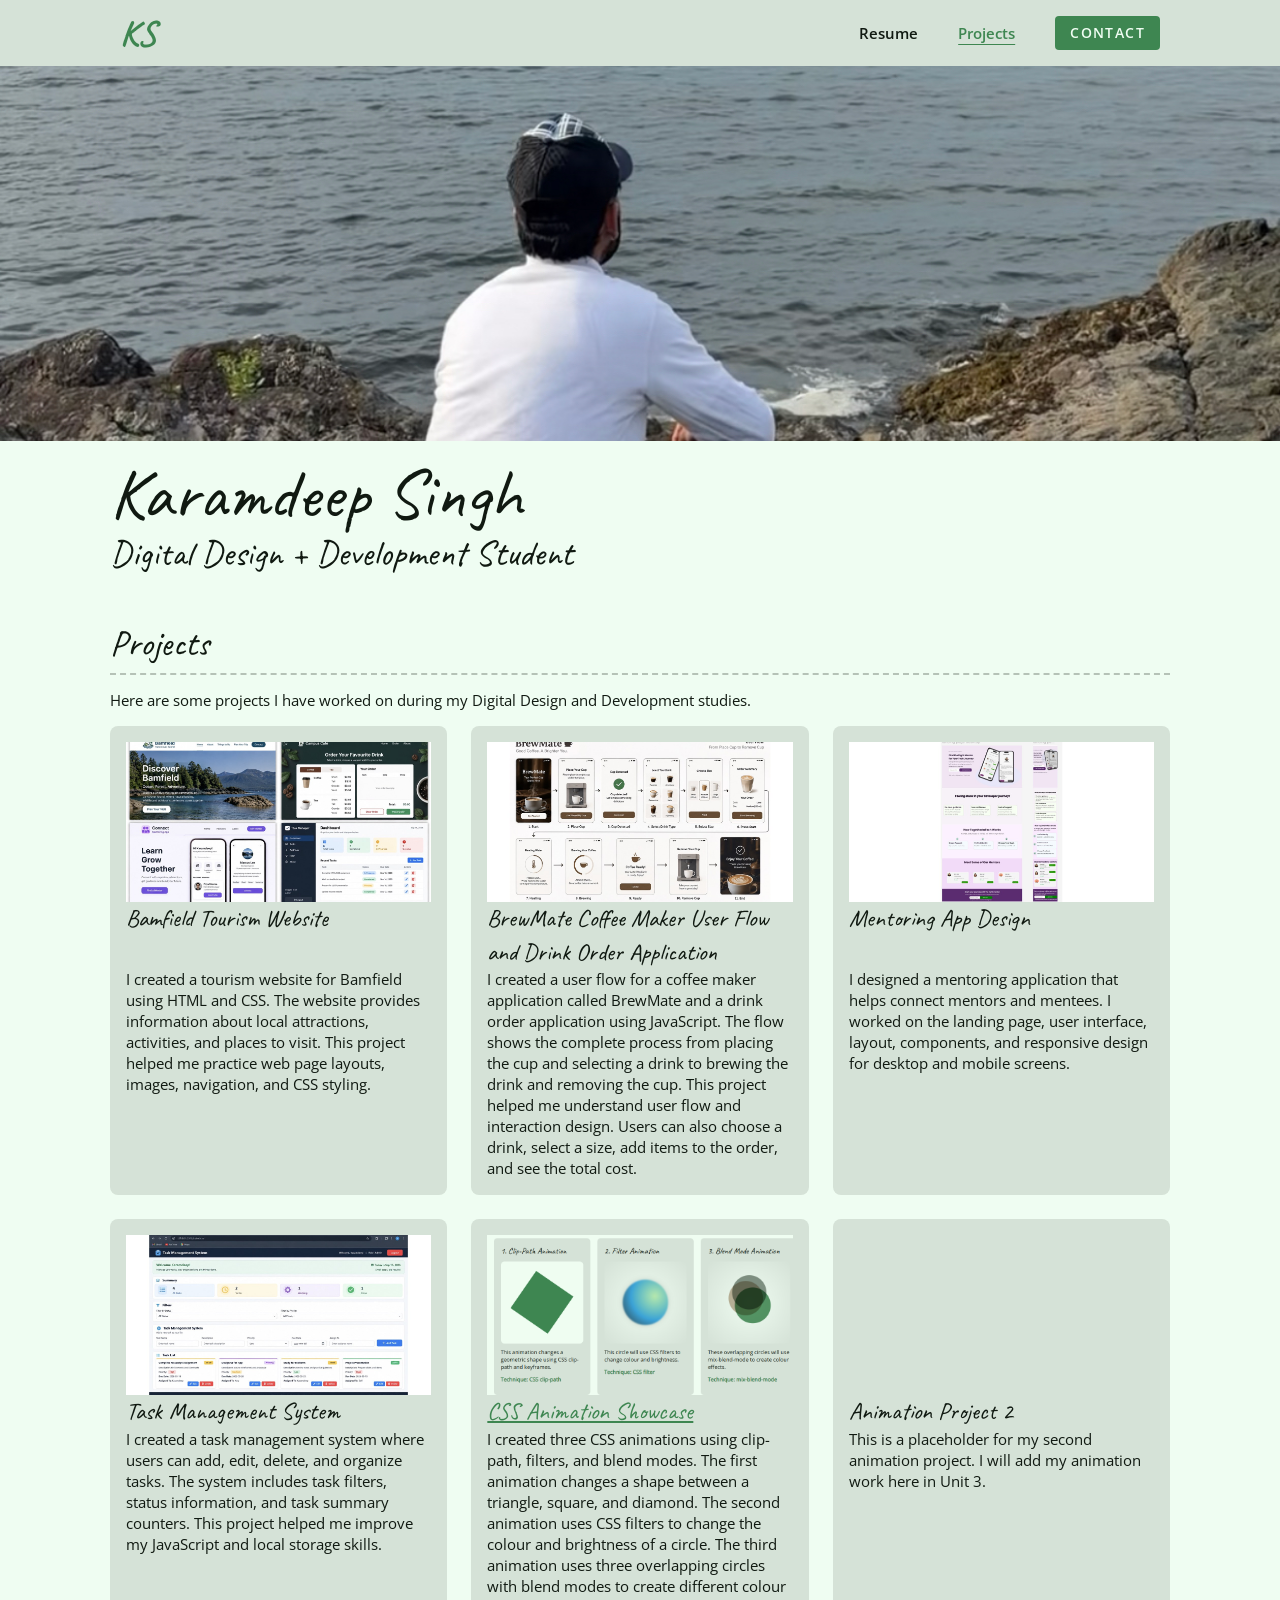
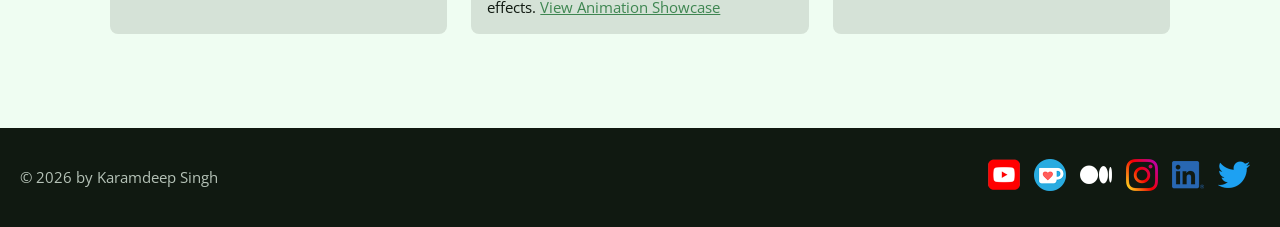
==== projects.html @ 9b30b841 "Merge c358d306298e31f22e42bd2826e39818cc80103a into 6437a63a30e23a454849c0dc35b18c342eb2da33" ====
<!doctype html>
<html lang="en">
  <head>
    <meta charset="UTF-8" />

    <meta name="viewport" content="width=device-width, initial-scale=1.0" />

    <title>Projects | Karamdeep Singh</title>

    <link rel="preconnect" href="https://fonts.googleapis.com" />

    <link rel="preconnect" href="https://fonts.gstatic.com" crossorigin />

    <link
      href="https://fonts.googleapis.com/css2?family=Caveat&family=Open+Sans&display=swap"
      rel="stylesheet"
    />

    <link rel="stylesheet" href="css/styles.css" />
  </head>

  <body class="resume projects-page">
    <!-- NAVIGATION -->
    <nav class="site-nav" aria-label="Main navigation">
      <div class="nav-inner">
        <a href="index.html" class="site-logo">KS</a>

        <input
          type="checkbox"
          id="nav-toggle"
          class="nav-toggle"
          aria-label="Show navigation menu"
        />

        <label
          for="nav-toggle"
          class="nav-toggle-label"
          aria-label="Toggle navigation menu"
        >
          <span></span>
        </label>

        <ul class="nav-links">
          <li>
            <a href="resume.html">Resume</a>
          </li>

          <li>
            <a href="projects.html" class="nav-active" aria-current="page">
              Projects
            </a>
          </li>

          <li>
            <button
              type="button"
              popovertarget="contact-popover"
              class="btn nav-contact contact-btn"
            >
              Contact
            </button>
          </li>
        </ul>
      </div>
    </nav>

    <!-- CONTACT POPOVER -->
    <article id="contact-popover" popover>
      <div class="contact-card">
        <img
          src="images/karam.jpg"
          alt="Photo of Karamdeep Singh"
          class="contact-photo"
        />

        <div class="contact-info">
          <h2>Karamdeep Singh</h2>

          <p class="contact-role">Digital Design + Development Student</p>

          <p class="contact-bio">
            I am a Digital Design and Development student. I enjoy creating
            websites and learning new skills.
          </p>

          <p class="contact-email">
            <a href="mailto:ksingh86@northislandcollege.ca">
              ksingh86@northislandcollege.ca
            </a>
          </p>

          <p class="contact-phone">
            Phone:
            <a href="tel:5794839126"> 5794839126 </a>
          </p>
        </div>

        <button
          type="button"
          class="contact-close"
          popovertarget="contact-popover"
          popovertargetaction="hide"
        >
          Close
        </button>
      </div>
    </article>

    <!-- PAGE HEADER -->
    <header class="page-header">
      <div class="content-wrapper">
        <h1>Karamdeep Singh</h1>

        <h2>Digital Design + Development Student</h2>
      </div>
    </header>

    <!-- MAIN CONTENT -->
    <main class="content-wrapper">
      <section class="resume-section">
        <h2>Projects</h2>

        <p>
          Here are some projects I have worked on during my Digital Design and
          Development studies.
        </p>

        <div class="project-wrapper">
          <!-- PROJECT 1 -->
          <section class="project-item">
            <img
              src="images/tourism application.jpg"
              alt="Bamfield tourism website"
            />

            <h3>Bamfield Tourism Website</h3>

            <p>
              I created a tourism website for Bamfield using HTML and CSS. The
              website provides information about local attractions, activities,
              and places to visit. This project helped me practice web page
              layouts, images, navigation, and CSS styling.
            </p>
          </section>

          <!-- PROJECT 2 -->
          <section class="project-item">
            <img
              src="images/drink order application.jpg"
              alt="Drink order application"
            />

            <h3>BrewMate Coffee Maker User Flow and Drink Order Application</h3>

            <p>
              I created a user flow for a coffee maker application called
              BrewMate and a drink order application using JavaScript. The flow
              shows the complete process from placing the cup and selecting a
              drink to brewing the drink and removing the cup. This project
              helped me understand user flow and interaction design. Users can
              also choose a drink, select a size, add items to the order, and
              see the total cost.
            </p>
          </section>

          <!-- PROJECT 3 -->
          <section class="project-item">
            <img
              src="images/mentor application.jpg"
              alt="Mentoring application landing page design"
            />

            <h3>Mentoring App Design</h3>

            <p>
              I designed a mentoring application that helps connect mentors and
              mentees. I worked on the landing page, user interface, layout,
              components, and responsive design for desktop and mobile screens.
            </p>
          </section>

          <!-- PROJECT 4 -->
          <section class="project-item">
            <img
              src="images/project-task-management.jpg"
              alt="Task management system dashboard"
            />

            <h3>Task Management System</h3>

            <p>
              I created a task management system where users can add, edit,
              delete, and organize tasks. The system includes task filters,
              status information, and task summary counters. This project helped
              me improve my JavaScript and local storage skills.
            </p>
          </section>

          <!-- PROJECT 5: CSS ANIMATIONS -->
          <section class="project-item">
            <a href="animations.html" aria-label="View CSS Animation Showcase">
              <img
                src="images/animation.PNG"
                alt="Preview of the CSS animation showcase"
              />
            </a>

            <h3>
              <a href="animations.html"> CSS Animation Showcase </a>
            </h3>

            <p>
              I created three CSS animations using clip-path, filters, and blend
              modes. The first animation changes a shape between a triangle,
              square, and diamond. The second animation uses CSS filters to
              change the colour and brightness of a circle. The third animation
              uses three overlapping circles with blend modes to create
              different colour effects.

              <a href="animations.html"> View Animation Showcase </a>
            </p>
          </section>

          <!-- PROJECT 6: FUTURE PROJECT -->
          <section class="project-item">
            <h3>Animation Project 2</h3>

            <p>
              This is a placeholder for my second animation project. I will add
              my animation work here in Unit 3.
            </p>
          </section>
        </div>
      </section>
    </main>

    <!-- FOOTER -->
    <footer>
      <p>© 2026 by Karamdeep Singh</p>

      <ul class="socials">
        <li>
          <a href="#" aria-label="YouTube">
            <img src="images/icon-logo-youtube.png" alt="YouTube" />
          </a>
        </li>

        <li>
          <a href="#" aria-label="Portfolio">
            <img src="images/icon-logo-ko-fi.png" alt="Portfolio" />
          </a>
        </li>

        <li>
          <a href="#" aria-label="Medium">
            <img src="images/icon-logo-medium.png" alt="Medium" />
          </a>
        </li>

        <li>
          <a href="#" aria-label="Instagram">
            <img src="images/icon-logo-instagram.png" alt="Instagram" />
          </a>
        </li>

        <li>
          <a href="#" aria-label="LinkedIn">
            <img src="images/icon-logo-linkedin.png" alt="LinkedIn" />
          </a>
        </li>

        <li>
          <a
            href="https://x.com/karam_sher_gill"
            target="_blank"
            rel="noopener noreferrer"
            aria-label="Twitter"
          >
            <img src="images/icon-logo-twitter.png" alt="Twitter" />
          </a>
        </li>
      </ul>
    </footer>
  </body>
</html>
---- css/styles.css ----
/* =========================================
   GLOBAL STYLES
========================================= */

:root {
  --font-body: "Open Sans", sans-serif;
  --font-heading: "Caveat", cursive;

  --neutral: oklch(50% 0.02 150);
  --neutral-1: oklch(from var(--neutral) 98% c h);
  --neutral-2: oklch(from var(--neutral) 90% c h);
  --neutral-3: oklch(from var(--neutral) 80% c h);
  --neutral-4: oklch(from var(--neutral) 70% c h);
  --neutral-5: oklch(from var(--neutral) 60% c h);
  --neutral-6: oklch(from var(--neutral) 50% c h);
  --neutral-7: oklch(from var(--neutral) 40% c h);
  --neutral-8: oklch(from var(--neutral) 30% c h);
  --neutral-9: oklch(from var(--neutral) 20% c h);

  --accent-green: oklch(56% 0.11 150);
  --accent-beige: oklch(75% 0.04 70);

  --button-transition: 0.25s ease;
  --button-shadow: 0 0.4rem 0.9rem rgb(0 0 0 / 0.18);
  --nav-transition: 0.3s ease;
  --logo-animation-duration: 1s;

  /* Animation durations */
  --filter-animation-duration: 4s;
  --blend-animation-duration: 5s;
}

html {
  box-sizing: border-box;
}

*,
*::before,
*::after {
  box-sizing: inherit;
}

html,
body {
  min-block-size: 100%;
}

body {
  margin: 0;
  background: var(--neutral-1);
  color: var(--neutral-9);
  font-family: var(--font-body);
  font-size: 0.9375rem;
  line-height: 1.4;
}

h1,
h2,
h3 {
  font-family: var(--font-heading);
  font-weight: 400;
  margin: 0;
}

h1 {
  font-size: 4.375rem;
  line-height: 0.95;
}

h2 {
  font-size: 2.25rem;
}

h3 {
  font-size: 1.5rem;
}

a {
  color: var(--accent-green);
}

a:hover {
  color: var(--accent-beige);
  text-decoration: none;
}

/* =========================================
   BUTTON STYLES
========================================= */

.btn {
  display: inline-block;
  padding: 0.5rem 0.75rem;
  background: var(--accent-green);
  color: var(--neutral-1);
  border: 0;
  border-radius: 0.25rem;
  font-family: var(--font-body);
  font-size: 0.875rem;
  line-height: 1;
  letter-spacing: 0.1em;
  text-decoration: none;
  text-transform: uppercase;
  cursor: pointer;

  transition:
    background-color var(--button-transition),
    color var(--button-transition),
    transform var(--button-transition),
    box-shadow var(--button-transition);
}

.btn:hover {
  background: var(--neutral-8);
  color: var(--neutral-1);
  transform: translateY(-0.1875rem);
  box-shadow: var(--button-shadow);
}

.btn:active {
  transform: translateY(0);
  box-shadow: none;
}

.btn:focus-visible {
  outline: 0.1875rem solid var(--accent-beige);
  outline-offset: 0.1875rem;
}

/* =========================================
   CONTENT WRAPPER
========================================= */

.content-wrapper {
  inline-size: 100%;
  max-inline-size: 56.25rem;
  margin-inline: auto;
  padding: 1.25rem;
}

/* =========================================
   HOME PAGE
========================================= */

.home {
  min-block-size: 100vh;
  background: url("../images/karam.jpg") no-repeat center;
  background-size: cover;
  display: flex;
  flex-direction: column;
}

.home > .content-wrapper {
  flex: 1 0 auto;
  inline-size: 100%;
  padding: 0.625rem;
}

.content-bg {
  padding: 1.25rem;
  background: rgb(255 255 255 / 0.88);
  border-radius: 0.5rem;
}

/* =========================================
   RESUME PAGE
========================================= */

.resume .page-header::before {
  content: "";
  display: block;
  block-size: 12.5rem;
  background: url("../images/karam.jpg") center / cover;
}

.resume h1 {
  font-size: 3.125rem;
}

.resume h2 {
  font-size: 1.625rem;
}

.resume-section {
  margin-block-end: 3.125rem;
}

.resume-section > h2 {
  border-block-end: 0.125rem dashed var(--neutral-3);
  padding-block-end: 0.3125rem;
}

/* =========================================
   DOWNLOAD BUTTON
========================================= */

.download-link {
  display: inline-block;
  position: relative;
  margin-block-start: 1rem;
  margin-inline-start: 1.25rem;
  font-size: 0.9375rem;
}

/* =========================================
   RESUME PROJECTS
========================================= */

.project-item {
  margin-block: 1.875rem;
}

.project-item img {
  display: block;
  inline-size: 100%;
  block-size: auto;
  margin-block-end: 0.625rem;
  object-fit: cover;
}

/* =========================================
   WORK EXPERIENCE
========================================= */

.work-item {
  margin-block: 1.875rem;
}

.work-details p {
  margin: 0;
}

.work-summary p:first-child {
  margin-block-start: 0;
}

/* =========================================
   EDUCATION
========================================= */

.education-item {
  margin-block: 1.875rem;
}

.education-item p {
  margin: 0;
}

/* =========================================
   FOOTER
========================================= */

footer {
  background: var(--neutral-9);
  color: var(--neutral-3);
  display: flex;
  flex-direction: column;
  text-align: center;
  justify-content: space-between;
  padding-block: 1rem;
  padding-inline: 1.25rem;
}

footer a {
  color: var(--accent-beige);
}

footer a:hover {
  color: var(--accent-green);
}

.socials {
  list-style: none;
  padding: 0;
}

.socials li {
  display: inline-block;
  margin-inline: 0.3125rem;
}

.socials img {
  inline-size: 2rem;
  block-size: 2rem;

  transition:
    opacity var(--button-transition),
    transform var(--button-transition);
}

.socials img:hover {
  opacity: 0.6;
  transform: translateY(-0.125rem);
}

/* =========================================
   PROJECTS PAGE - SUBGRID
========================================= */

.projects-page .project-wrapper {
  display: grid;
  grid-template-columns: minmax(0, 1fr);
  grid-auto-rows: auto;
  column-gap: 1.5rem;
  row-gap: 0;
}

.projects-page .project-item {
  display: grid;
  grid-row: span 3;
  grid-template-rows: subgrid;
  min-inline-size: 0;
  margin: 0;
  margin-block-end: 1.5rem;
  padding: 1rem;
  background: var(--neutral-2);
  border-radius: 0.5rem;
}

.projects-page .project-item img {
  display: block;
  grid-row: 1;
  inline-size: 100%;
  block-size: 10rem;
  object-fit: cover;
  margin: 0;
}

.projects-page .project-item h3 {
  grid-row: 2;
  margin: 0;
}

.projects-page .project-item p {
  grid-row: 3;
  margin: 0;
}

.projects-page .project-item:not(:has(img)) h3 {
  grid-row: 2;
}

.projects-page .project-item:not(:has(img)) p {
  grid-row: 3;
}

/* =========================================
   NAVIGATION - MOBILE FIRST
========================================= */

.site-nav {
  background: var(--neutral-2);
  position: relative;
  z-index: 10;
}

.nav-inner {
  max-inline-size: 68.75rem;
  margin-inline: auto;
  padding-block: 0.9375rem;
  padding-inline: 1.25rem;
  display: flex;
  flex-wrap: wrap;
  align-items: center;
  justify-content: space-between;
}

/* =========================================
   KS LOGO - PAGE LOAD ANIMATION
========================================= */

.site-logo {
  display: inline-block;
  color: var(--accent-green);
  font-family: var(--font-heading);
  font-size: 2.25rem;
  font-weight: bold;
  line-height: 1;
  text-decoration: none;
  transform-origin: center;

  animation:
    logoEntrance
    var(--logo-animation-duration)
    ease-out
    both;

  transition:
    color var(--nav-transition),
    transform var(--nav-transition),
    text-shadow var(--nav-transition);
}

@keyframes logoEntrance {
  0% {
    opacity: 0;
    transform:
      translateY(-1rem)
      scale(0.6)
      rotate(-15deg);
  }

  60% {
    opacity: 1;
    transform:
      translateY(0.125rem)
      scale(1.1)
      rotate(5deg);
  }

  100% {
    opacity: 1;
    transform:
      translateY(0)
      scale(1)
      rotate(0);
  }
}

.site-logo:hover {
  color: var(--neutral-8);
  transform: scale(1.12) rotate(-5deg);
  text-shadow:
    0.125rem 0.125rem 0.25rem
    rgb(0 0 0 / 0.15);
}

.site-logo:focus-visible {
  outline: 0.1875rem solid var(--accent-green);
  outline-offset: 0.25rem;
}

/* =========================================
   HAMBURGER MENU
========================================= */

.nav-toggle {
  position: absolute;
  inline-size: 2.75rem;
  block-size: 2.75rem;
  inset-inline-end: 1.25rem;
  inset-block-start: 0.625rem;
  opacity: 0;
  cursor: pointer;
}

.nav-toggle-label {
  inline-size: 2.75rem;
  block-size: 2.75rem;
  display: flex;
  align-items: center;
  justify-content: center;
  cursor: pointer;
}

.nav-toggle-label span,
.nav-toggle-label span::before,
.nav-toggle-label span::after {
  display: block;
  background: var(--accent-green);
  inline-size: 1.625rem;
  block-size: 0.1875rem;
  border-radius: 0.125rem;
  position: relative;
  transition: transform 0.2s ease;
}

.nav-toggle-label span::before,
.nav-toggle-label span::after {
  content: "";
  position: absolute;
  inset-inline-start: 0;
}

.nav-toggle-label span::before {
  inset-block-start: -0.5rem;
}

.nav-toggle-label span::after {
  inset-block-start: 0.5rem;
}

.nav-links {
  display: none;
  flex-basis: 100%;
  flex-direction: column;
  gap: 1rem;
  list-style: none;
  padding-block-start: 0.9375rem;
  padding-inline: 0;
  margin: 0;
}

.nav-links li {
  list-style: none;
}

/* =========================================
   NAVIGATION LINK HOVER EFFECTS
========================================= */

.nav-links a {
  display: inline-block;
  position: relative;
  color: var(--neutral-9);
  text-decoration: none;
  font-weight: 600;
  padding-block: 0.375rem;
  padding-inline: 0;

  transition:
    color var(--nav-transition),
    transform var(--nav-transition);
}

.nav-links a::after {
  content: "";
  position: absolute;
  inset-inline-start: 0;
  inset-block-end: 0;
  inline-size: 100%;
  block-size: 0.125rem;
  background: var(--accent-green);
  transform: scaleX(0);
  transform-origin: left center;
  transition: transform var(--nav-transition);
}

.nav-links a:hover {
  color: var(--accent-green);
  transform: translateY(-0.125rem);
}

.nav-links a:hover::after,
.nav-links a:focus-visible::after {
  transform: scaleX(1);
}

.nav-links a:focus-visible {
  outline: 0.1875rem solid var(--accent-green);
  outline-offset: 0.25rem;
}

.nav-links .nav-active {
  color: var(--accent-green);
  text-decoration: underline;
  text-underline-offset: 0.3125rem;
}

.nav-links .nav-active::after {
  transform: scaleX(0);
}

.nav-links .nav-active:hover::after {
  transform: scaleX(1);
}

/* =========================================
   MOBILE NAVIGATION
========================================= */

.nav-toggle:checked ~ .nav-links {
  display: flex;
}

.nav-toggle:checked + .nav-toggle-label span {
  background: transparent;
}

.nav-toggle:checked + .nav-toggle-label span::before {
  inset-block-start: 0;
  transform: rotate(45deg);
}

.nav-toggle:checked + .nav-toggle-label span::after {
  inset-block-start: 0;
  transform: rotate(-45deg);
}

/* =========================================
   CONTACT NAVIGATION BUTTON
========================================= */

.nav-links .nav-contact {
  background: var(--accent-green);
  color: var(--neutral-1);
  padding-block: 0.625rem;
  padding-inline: 0.9375rem;
  border-radius: 0.25rem;
  text-transform: uppercase;
  font-size: 0.875rem;
  letter-spacing: 0.1em;
}

.nav-links .nav-contact:hover {
  background: var(--neutral-8);
  color: var(--neutral-1);
}

.site-logo.nav-active {
  text-decoration: underline;
  text-underline-offset: 0.3125rem;
}

.contact-btn {
  font-family: var(--font-body);
  font-weight: 600;
  border: none;
  cursor: pointer;
  line-height: 1;
  anchor-name: --contact-button;
}

.contact-btn:hover {
  background: var(--neutral-8);
  color: var(--neutral-1);
}

.contact-btn:focus-visible {
  outline: 0.1875rem solid var(--accent-beige);
  outline-offset: 0.1875rem;
}

/* =========================================
   CONTACT POPOVER
========================================= */

#contact-popover {
  box-sizing: border-box;

  inline-size: min(100vi, max(33vi, 26rem));
  container-type: inline-size;

  resize: horizontal;
  overflow: auto;
  direction: rtl;

  min-inline-size: min(100vi, 18rem);
  max-inline-size: 100vi;
  max-block-size: 85vh;

  position: fixed;
  position-anchor: --contact-button;
  position-area: bottom span-left;
  position-try-fallbacks: flip-inline, flip-block;

  inset: auto;
  margin: 0;

  padding: 1.25rem;
  border: 0.125rem solid var(--accent-green);
  border-radius: 0.625rem;
  border-end-end-radius: 0;

  background: var(--neutral-1);
  color: var(--neutral-9);

  box-shadow:
    0 0.75rem 2.1875rem
    rgb(0 0 0 / 0.25);
}

#contact-popover::backdrop {
  background: rgb(0 0 0 / 0.55);
}

/* =========================================
   CONTACT CARD
========================================= */

.contact-card {
  direction: ltr;
  display: grid;
  grid-template-columns: minmax(0, 1fr);
  gap: 0.9375rem;
  align-items: start;
}

.contact-photo {
  display: block;
  inline-size: 100%;
  max-block-size: 13.75rem;
  aspect-ratio: 1 / 1;
  object-fit: cover;
  border-radius: 0.5rem;
}

.contact-info {
  min-inline-size: 0;
}

.contact-info h2 {
  font-family: var(--font-heading);
  font-size: 2.25rem;
  line-height: 1.1;
  margin-block: 0 0.625rem;
  border: none;
}

.contact-role {
  font-weight: bold;
  color: var(--accent-green);
  margin-block: 0 0.625rem;
}

.contact-bio {
  display: block;
  margin-block: 0 0.625rem;
}

.contact-email,
.contact-phone {
  margin-block: 0.5rem;
  overflow-wrap: anywhere;
}

.contact-info a {
  color: var(--accent-green);
}

.contact-info a:hover {
  color: var(--neutral-8);
}

/* =========================================
   CONTACT CLOSE BUTTON
========================================= */

.contact-close {
  background: var(--accent-green);
  color: var(--neutral-1);
  font-family: var(--font-body);
  font-size: 0.875rem;
  font-weight: bold;
  border: none;
  border-radius: 0.3125rem;
  padding-block: 0.625rem;
  padding-inline: 1.25rem;
  cursor: pointer;
  justify-self: start;

  transition:
    background-color var(--button-transition),
    color var(--button-transition),
    transform var(--button-transition),
    box-shadow var(--button-transition);
}

.contact-close:hover {
  background: var(--neutral-8);
  color: var(--neutral-1);
  transform: translateY(-0.1875rem);
  box-shadow: var(--button-shadow);
}

.contact-close:active {
  transform: translateY(0);
  box-shadow: none;
}

.contact-close:focus-visible {
  outline: 0.1875rem solid var(--accent-beige);
  outline-offset: 0.1875rem;
}

/* =========================================
   CONTACT CONTAINER QUERIES
========================================= */

@container (min-width: 24rem) {
  .contact-card {
    grid-template-columns:
      minmax(0, 1fr)
      minmax(0, 2fr);
    gap: 0.9375rem;
  }

  .contact-photo {
    grid-column: 1;
    grid-row: 1;
    max-block-size: none;
  }

  .contact-info {
    grid-column: 2;
    grid-row: 1;
  }

  .contact-bio {
    display: none;
  }

  .contact-close {
    grid-column: 2;
    grid-row: 2;
  }
}

@container (min-width: 28rem) {
  .contact-card {
    grid-template-columns:
      minmax(0, 1fr)
      minmax(0, 2fr);
    gap: 1.25rem;
  }

  .contact-bio {
    display: block;
  }
}

/* =========================================
   COMMIT 7 - ANIMATION SHOWCASE GRID
========================================= */

.animations-page .animation-grid {
  display: grid;
  grid-template-columns: minmax(0, 1fr);
  gap: 1.25rem;
  margin-block-start: 1.5rem;
}

.animations-page .animation-card {
  min-inline-size: 0;
  padding: 1.25rem;
  background: var(--neutral-2);
  border-radius: 0.625rem;
}

.animations-page .animation-card h3 {
  margin-block-end: 0.75rem;
}

.animations-page .animation-card p {
  margin-block: 0.875rem;
}

.animations-page .animation-technique {
  font-weight: 700;
  color: var(--accent-green);
}

.animations-page .animation-back {
  margin-block-start: 2rem;
}

.animations-page .animation-stage {
  position: relative;
  display: grid;
  place-items: center;
  overflow: hidden;
  isolation: isolate;
  inline-size: 100%;
  aspect-ratio: 1 / 1;
  background: var(--neutral-1);
  border-radius: 0.625rem;
}

/* =========================================
   COMMIT 8 - CLIP-PATH ANIMATION
========================================= */

.animations-page .clip-shape {
  inline-size: 55%;
  aspect-ratio: 1 / 1;
  background: var(--accent-green);

  animation:
    morphClip
    3.5s
    ease-in-out
    infinite
    alternate;
}

@keyframes morphClip {
  0% {
    clip-path: polygon(
      50% 0%,
      100% 100%,
      0% 100%
    );

    transform: rotate(0deg);
  }

  50% {
    clip-path: polygon(
      0% 0%,
      100% 0%,
      100% 100%,
      0% 100%
    );

    transform: rotate(45deg);
  }

  100% {
    clip-path: polygon(
      50% 0%,
      100% 50%,
      50% 100%,
      0% 50%
    );

    transform: rotate(0deg);
  }
}

/* =========================================
   COMMIT 9 - CSS FILTER ANIMATION
========================================= */

.animations-page .filter-stage {
  background:
    radial-gradient(
      circle,
      var(--neutral-1),
      var(--neutral-2)
    );
}

.animations-page .filter-shape {
  inline-size: 55%;
  aspect-ratio: 1 / 1;
  border-radius: 50%;

  background:
    radial-gradient(
      circle at 35% 30%,
      var(--accent-beige),
      var(--accent-green) 55%,
      var(--neutral-8)
    );

  box-shadow:
    0 0 1rem rgb(0 0 0 / 0.12);

  animation:
    filterPulse
    var(--filter-animation-duration)
    ease-in-out
    infinite
    alternate;
}

@keyframes filterPulse {
  0% {
    filter:
      hue-rotate(0deg)
      blur(0rem)
      brightness(1)
      saturate(1);

    transform:
      scale(0.8)
      rotate(0deg);
  }

  25% {
    filter:
      hue-rotate(70deg)
      blur(0.125rem)
      brightness(1.25)
      saturate(1.4);

    transform:
      scale(1)
      rotate(90deg);
  }

  50% {
    filter:
      hue-rotate(150deg)
      blur(0.25rem)
      brightness(1.5)
      saturate(1.7);

    transform:
      scale(1.12)
      rotate(180deg);
  }

  75% {
    filter:
      hue-rotate(240deg)
      blur(0.125rem)
      brightness(1.2)
      saturate(1.5);

    transform:
      scale(1)
      rotate(270deg);
  }

  100% {
    filter:
      hue-rotate(360deg)
      blur(0rem)
      brightness(1)
      saturate(1);

    transform:
      scale(0.8)
      rotate(360deg);
  }
}

/* =========================================
   COMMIT 10 - BLEND MODE ANIMATION
========================================= */

/* Keep circles inside the animation card */

.animations-page .blend-stage {
  position: relative;
  isolation: isolate;
  overflow: hidden;

  background:
    radial-gradient(
      circle,
      var(--neutral-1),
      var(--neutral-2)
    );
}

/* Shared circle styles */

.animations-page .blend-shape {
  position: absolute;
  inline-size: 38%;
  aspect-ratio: 1 / 1;
  border-radius: 50%;
  opacity: 0.85;

  mix-blend-mode: multiply;

  will-change: transform;
}

/* First green circle */

.animations-page .blend-one {
  background: var(--accent-green);

  animation:
    blendMoveOne
    var(--blend-animation-duration)
    ease-in-out
    infinite
    alternate;
}

/* Second beige circle */

.animations-page .blend-two {
  background: var(--accent-beige);

  animation:
    blendMoveTwo
    var(--blend-animation-duration)
    ease-in-out
    infinite
    alternate;
}

/* Third grey-green circle */

.animations-page .blend-three {
  background: var(--neutral-5);

  animation:
    blendMoveThree
    var(--blend-animation-duration)
    ease-in-out
    infinite
    alternate;
}

/* Circle one moves left to right */

@keyframes blendMoveOne {
  0% {
    transform:
      translate(-45%, -10%)
      scale(0.9);
  }

  50% {
    transform:
      translate(10%, 10%)
      scale(1.15);
  }

  100% {
    transform:
      translate(45%, -15%)
      scale(0.9);
  }
}

/* Circle two moves right to left */

@keyframes blendMoveTwo {
  0% {
    transform:
      translate(45%, -10%)
      scale(0.9);
  }

  50% {
    transform:
      translate(-10%, -15%)
      scale(1.1);
  }

  100% {
    transform:
      translate(-45%, 15%)
      scale(0.9);
  }
}

/* Circle three moves vertically */

@keyframes blendMoveThree {
  0% {
    transform:
      translate(0%, 45%)
      scale(0.85);
  }

  50% {
    transform:
      translate(0%, -35%)
      scale(1.1);
  }

  100% {
    transform:
      translate(0%, 35%)
      scale(0.85);
  }
}

/* =========================================
   RESPONSIVE STYLES - MOBILE FIRST
========================================= */

@media screen and (min-width: 31.25rem) {
  .home > .content-wrapper {
    padding: 1.875rem;
  }

  .resume .page-header::before {
    block-size: 23.4375rem;
  }

  .resume h1 {
    font-size: 4.375rem;
  }

  .resume h2 {
    font-size: 2.25rem;
  }

  .project-item img {
    inline-size: 18.75rem;
  }
}

@media screen and (min-width: 37.5rem) {
  .projects-page .project-wrapper {
    grid-template-columns:
      repeat(2, minmax(0, 1fr));
  }
}

@media screen and (min-width: 40.625rem) {
  .project-wrapper:not(.projects-page .project-wrapper) {
    display: grid;
    grid-template-columns:
      repeat(2, minmax(0, 1fr));
    gap: 1.25rem;
  }

  .project-wrapper:not(.projects-page .project-wrapper)
  .project-item img {
    inline-size: 100%;
  }
}

@media screen and (min-width: 48rem) {
  .nav-inner {
    flex-wrap: nowrap;
    gap: 2rem;
    padding-block: 0.9375rem;
    padding-inline: 1.875rem;
  }

  .site-logo {
    flex-shrink: 0;
  }

  .nav-toggle,
  .nav-toggle-label {
    display: none;
  }

  .nav-links {
    display: flex;
    flex-basis: auto;
    flex-direction: row;
    align-items: center;
    justify-content: flex-end;
    gap: 2.5rem;
    padding: 0;
    margin: 0;
    margin-inline-start: auto;
  }

  .nav-links a {
    padding-block: 0.3125rem;
    padding-inline: 0;
  }

  .nav-links .nav-contact {
    padding-block: 0.625rem;
    padding-inline: 0.9375rem;
  }

  /* Three animation columns on desktop */

  .animations-page .animation-grid {
    grid-template-columns:
      repeat(3, minmax(0, 1fr));
  }
}

@media screen and (min-width: 53.75rem) {
  .work-item {
    display: grid;
    grid-template-columns:
      18.75rem minmax(0, 1fr);
    column-gap: 1.25rem;
  }

  footer {
    flex-direction: row;
    align-items: center;
    text-align: start;
  }

  .socials li {
    margin-inline: 0 0.625rem;
  }
}

@media screen and (min-width: 56.25rem) {
  .projects-page .content-wrapper {
    max-inline-size: 68.75rem;
  }

  .projects-page .project-wrapper {
    grid-template-columns:
      repeat(3, minmax(0, 1fr));
  }
}

/* =========================================
   ACCESSIBILITY - REDUCED MOTION
========================================= */

@media (prefers-reduced-motion: reduce) {
  .btn,
  .contact-close,
  .socials img,
  .site-logo,
  .nav-links a,
  .nav-links a::after {
    transition: none;
  }

  .site-logo {
    animation: none;
    opacity: 1;
    transform: none;
  }

  .btn:hover,
  .contact-close:hover,
  .socials img:hover,
  .site-logo:hover,
  .nav-links a:hover {
    transform: none;
  }

  .animations-page .clip-shape {
    animation: none;

    clip-path: polygon(
      50% 0%,
      100% 50%,
      50% 100%,
      0% 50%
    );

    transform: none;
  }

  .animations-page .filter-shape {
    animation: none;
    filter: none;
    transform: none;
  }

  .animations-page .blend-shape {
    animation: none;
    will-change: auto;
  }

  .animations-page .blend-one {
    transform: translate(-35%, -10%);
  }

  .animations-page .blend-two {
    transform: translate(35%, -10%);
  }

  .animations-page .blend-three {
    transform: translateY(35%);
  }
}
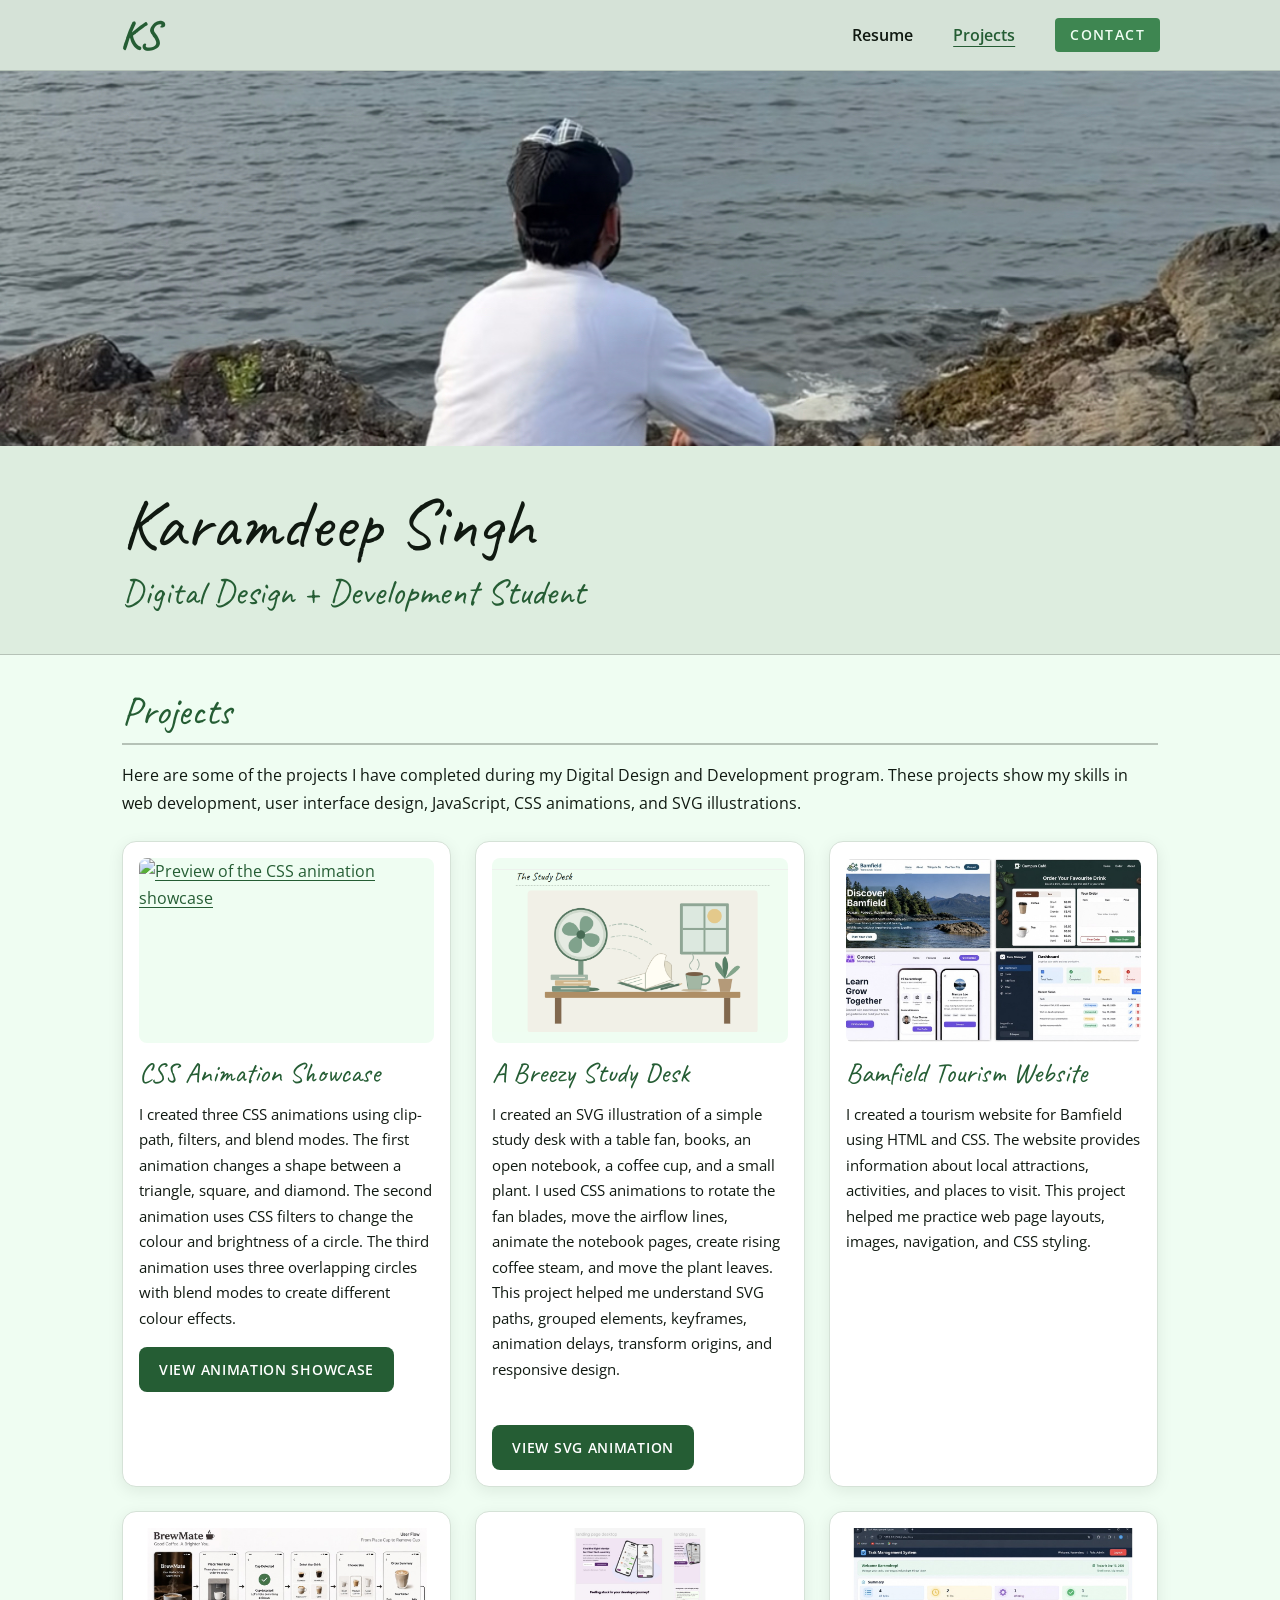
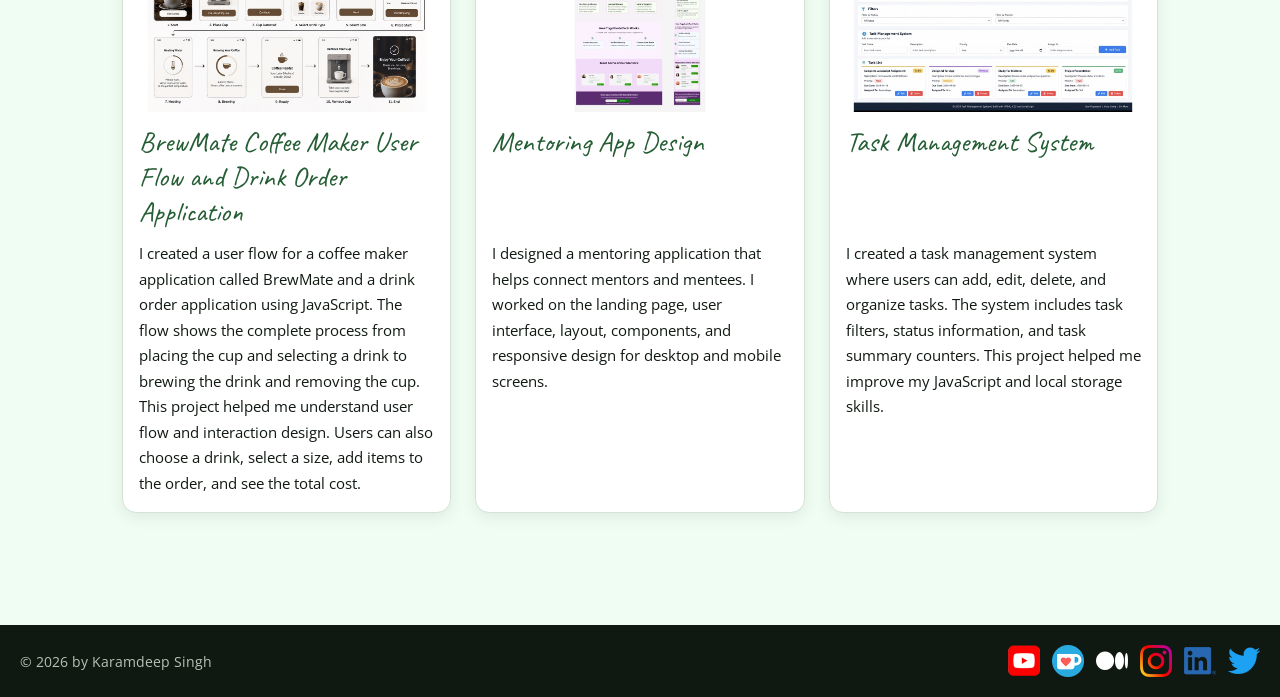
==== commit c98ef901: "Merge 562c01b02586d39a926fe89f7ae899fc63835fca into 6437a63a30e23a454849c0dc35b18c342eb2da33" ====
--- a/projects.html
+++ b/projects.html
@@ -20,10 +20,11 @@
   </head>
 
   <body class="resume projects-page">
-    <!-- NAVIGATION -->
+    <!-- Main Navigation -->
+
     <nav class="site-nav" aria-label="Main navigation">
       <div class="nav-inner">
-        <a href="index.html" class="site-logo">KS</a>
+        <a href="index.html" class="site-logo"> KS </a>
 
         <input
           type="checkbox"
@@ -42,7 +43,7 @@
 
         <ul class="nav-links">
           <li>
-            <a href="resume.html">Resume</a>
+            <a href="resume.html"> Resume </a>
           </li>
 
           <li>
@@ -64,7 +65,8 @@
       </div>
     </nav>
 
-    <!-- CONTACT POPOVER -->
+    <!-- Contact Popover -->
+
     <article id="contact-popover" popover>
       <div class="contact-card">
         <img
@@ -106,7 +108,8 @@
       </div>
     </article>
 
-    <!-- PAGE HEADER -->
+    <!-- Page Header -->
+
     <header class="page-header">
       <div class="content-wrapper">
         <h1>Karamdeep Singh</h1>
@@ -115,18 +118,83 @@
       </div>
     </header>
 
-    <!-- MAIN CONTENT -->
+    <!-- Main Content -->
+
     <main class="content-wrapper">
       <section class="resume-section">
         <h2>Projects</h2>
 
         <p>
-          Here are some projects I have worked on during my Digital Design and
-          Development studies.
+          Here are some of the projects I have completed during my Digital
+          Design and Development program. These projects show my skills in web
+          development, user interface design, JavaScript, CSS animations, and
+          SVG illustrations.
         </p>
 
         <div class="project-wrapper">
-          <!-- PROJECT 1 -->
+          <!-- Project 1: CSS Animation Showcase -->
+
+          <section class="project-item">
+            <a href="animations.html" aria-label="View CSS Animation Showcase">
+              <img
+                src="images/animation-showcase.png"
+                alt="Preview of the CSS animation showcase"
+              />
+            </a>
+
+            <h3>
+              <a href="animations.html"> CSS Animation Showcase </a>
+            </h3>
+
+            <p>
+              I created three CSS animations using clip-path, filters, and blend
+              modes. The first animation changes a shape between a triangle,
+              square, and diamond. The second animation uses CSS filters to
+              change the colour and brightness of a circle. The third animation
+              uses three overlapping circles with blend modes to create
+              different colour effects.
+              
+
+              <a class="btn" href="animations.html"> View Animation Showcase </a>
+            </p>
+          </section>
+
+          <!-- Project 2: SVG Animation -->
+
+          <section class="project-item">
+            <a
+              href="svg-project.html"
+              aria-label="View A Breezy Study Desk SVG Animation"
+            >
+              <img
+                src="images/svg-showcase.png"
+                alt="SVG illustration of a study desk with a table fan, notebook, books, coffee cup, and plant"
+              />
+            </a>
+
+            <h3>
+              <a href="svg-project.html"> A Breezy Study Desk </a>
+            </h3>
+
+            <div class="project-description">
+              <p>
+                I created an SVG illustration of a simple study desk with a
+                table fan, books, an open notebook, a coffee cup, and a small
+                plant. I used CSS animations to rotate the fan blades, move the
+                airflow lines, animate the notebook pages, create rising coffee
+                steam, and move the plant leaves. This project helped me
+                understand SVG paths, grouped elements, keyframes, animation
+                delays, transform origins, and responsive design.
+              </p>
+
+              <br />
+
+              <a class="btn" href="svg-project.html"> View SVG Animation </a>
+            </div>
+          </section>
+
+          <!-- Project 3: Bamfield Tourism Website -->
+
           <section class="project-item">
             <img
               src="images/tourism application.jpg"
@@ -143,7 +211,8 @@
             </p>
           </section>
 
-          <!-- PROJECT 2 -->
+          <!-- Project 4: BrewMate Application -->
+
           <section class="project-item">
             <img
               src="images/drink order application.jpg"
@@ -163,7 +232,8 @@
             </p>
           </section>
 
-          <!-- PROJECT 3 -->
+          <!-- Project 5: Mentoring Application -->
+
           <section class="project-item">
             <img
               src="images/mentor application.jpg"
@@ -179,7 +249,8 @@
             </p>
           </section>
 
-          <!-- PROJECT 4 -->
+          <!-- Project 6: Task Management System -->
+
           <section class="project-item">
             <img
               src="images/project-task-management.jpg"
@@ -195,48 +266,14 @@
               me improve my JavaScript and local storage skills.
             </p>
           </section>
-
-          <!-- PROJECT 5: CSS ANIMATIONS -->
-          <section class="project-item">
-            <a href="animations.html" aria-label="View CSS Animation Showcase">
-              <img
-                src="images/animation.PNG"
-                alt="Preview of the CSS animation showcase"
-              />
-            </a>
-
-            <h3>
-              <a href="animations.html"> CSS Animation Showcase </a>
-            </h3>
-
-            <p>
-              I created three CSS animations using clip-path, filters, and blend
-              modes. The first animation changes a shape between a triangle,
-              square, and diamond. The second animation uses CSS filters to
-              change the colour and brightness of a circle. The third animation
-              uses three overlapping circles with blend modes to create
-              different colour effects.
-
-              <a href="animations.html"> View Animation Showcase </a>
-            </p>
-          </section>
-
-          <!-- PROJECT 6: FUTURE PROJECT -->
-          <section class="project-item">
-            <h3>Animation Project 2</h3>
-
-            <p>
-              This is a placeholder for my second animation project. I will add
-              my animation work here in Unit 3.
-            </p>
-          </section>
         </div>
       </section>
     </main>
 
-    <!-- FOOTER -->
+    <!-- Footer -->
+
     <footer>
-      <p>© 2026 by Karamdeep Singh</p>
+      <p>&copy; 2026 by Karamdeep Singh</p>
 
       <ul class="socials">
         <li>
--- a/css/styles.css
+++ b/css/styles.css
@@ -1,35 +1,116 @@
 
-/* =========================================
-   GLOBAL STYLES
-========================================= */
+/* ========================================
+   01. Custom Properties
+======================================== */
 
 :root {
+  /* Typography */
   --font-body: "Open Sans", sans-serif;
   --font-heading: "Caveat", cursive;
 
+  /* Colour palette */
   --neutral: oklch(50% 0.02 150);
+
   --neutral-1: oklch(from var(--neutral) 98% c h);
   --neutral-2: oklch(from var(--neutral) 90% c h);
   --neutral-3: oklch(from var(--neutral) 80% c h);
-  --neutral-4: oklch(from var(--neutral) 70% c h);
   --neutral-5: oklch(from var(--neutral) 60% c h);
-  --neutral-6: oklch(from var(--neutral) 50% c h);
   --neutral-7: oklch(from var(--neutral) 40% c h);
   --neutral-8: oklch(from var(--neutral) 30% c h);
   --neutral-9: oklch(from var(--neutral) 20% c h);
 
   --accent-green: oklch(56% 0.11 150);
   --accent-beige: oklch(75% 0.04 70);
-
+  --accent-dark: oklch(43% 0.09 150);
+
+  --card-background: oklch(100% 0 0);
+  --header-background: oklch(93% 0.025 150);
+
+  --transparent: oklch(0% 0 0 / 0);
+  --content-background: oklch(100% 0 0 / 0.88);
+  --backdrop-colour: oklch(0% 0 0 / 0.55);
+
+  /* Shadow colours */
+  --shadow-light: oklch(0% 0 0 / 0.12);
+  --shadow-medium: oklch(0% 0 0 / 0.18);
+  --shadow-dark: oklch(0% 0 0 / 0.25);
+  --text-shadow-colour: oklch(0% 0 0 / 0.15);
+
+  --card-shadow:
+    0 0.25rem 1rem oklch(20% 0.02 150 / 0.08);
+
+  --card-hover-shadow:
+    0 0.5rem 1.5rem oklch(20% 0.02 150 / 0.14);
+
+  --button-shadow:
+    0 0.4rem 0.9rem var(--shadow-medium);
+
+  /* Layout */
+  --content-max-size: 56.25rem;
+  --wide-content-max-size: 68.75rem;
+
+  /* Spacing */
+  --space-xs: 0.5rem;
+  --space-sm: 0.75rem;
+  --space-md: 1rem;
+  --space-lg: 1.25rem;
+  --space-xl: 1.5rem;
+  --space-xxl: 2rem;
+
+  --section-spacing: clamp(2rem, 5vi, 3.5rem);
+
+  /* Border radius */
+  --radius-small: 0.25rem;
+  --radius-medium: 0.5rem;
+  --radius-large: 0.625rem;
+  --radius-card: 0.875rem;
+
+  /* Transitions */
   --button-transition: 0.25s ease;
-  --button-shadow: 0 0.4rem 0.9rem rgb(0 0 0 / 0.18);
   --nav-transition: 0.3s ease;
+  --card-transition: 0.3s ease;
+
+  /* CSS animation timing */
   --logo-animation-duration: 1s;
-
-  /* Animation durations */
   --filter-animation-duration: 4s;
   --blend-animation-duration: 5s;
-}
+
+  /* SVG animation timing */
+  --svg-animation-delay: 1s;
+  --fan-animation-duration: 0.9s;
+
+  --airflow-duration: 1.2s;
+  --airflow-delay: 0.15s;
+  --airflow-stagger: 0.2s;
+
+  --page-one-duration: 1.2s;
+  --page-two-duration: 1s;
+  --notebook-delay: 0.6s;
+  --notebook-stagger: 0.2s;
+
+  --steam-duration: 3s;
+  --steam-delay: 1s;
+  --steam-stagger: 0.8s;
+
+  --plant-delay: 1.2s;
+  --plant-stagger: 0.25s;
+
+  --leaf-one-duration: 2.2s;
+  --leaf-two-duration: 2.5s;
+  --leaf-three-duration: 2.8s;
+
+  /* SVG showcase layout */
+  --svg-spacing: clamp(0.75rem, 2vi, 1.5rem);
+
+  --svg-shadow:
+    0 0.4rem 1.25rem
+    oklch(20% 0.02 150 / 0.12);
+}
+
+
+/* ========================================
+   02. Global Styles
+======================================== */
 
 html {
   box-sizing: border-box;
@@ -47,61 +128,128 @@
 }
 
 body {
-  margin: 0;
+  margin-block: 0;
+  margin-inline: 0;
+
   background: var(--neutral-1);
   color: var(--neutral-9);
+
   font-family: var(--font-body);
-  font-size: 0.9375rem;
-  line-height: 1.4;
+  font-size: 1rem;
+  line-height: 1.65;
 }
 
 h1,
 h2,
 h3 {
+  margin-block: 0;
+  margin-inline: 0;
+
   font-family: var(--font-heading);
   font-weight: 400;
-  margin: 0;
+  line-height: 1.2;
 }
 
 h1 {
-  font-size: 4.375rem;
-  line-height: 0.95;
+  font-size: clamp(3rem, 6vi, 4.375rem);
 }
 
 h2 {
-  font-size: 2.25rem;
+  font-size: clamp(2rem, 4vi, 2.5rem);
 }
 
 h3 {
-  font-size: 1.5rem;
+  font-size: 1.75rem;
+}
+
+p {
+  overflow-wrap: break-word;
 }
 
 a {
-  color: var(--accent-green);
+  color: var(--accent-dark);
+  text-underline-offset: 0.2em;
 }
 
 a:hover {
-  color: var(--accent-beige);
+  color: var(--neutral-8);
   text-decoration: none;
 }
 
-/* =========================================
-   BUTTON STYLES
-========================================= */
+img {
+  max-inline-size: 100%;
+}
+
+main {
+  min-inline-size: 0;
+  overflow-wrap: anywhere;
+}
+
+main img {
+  max-inline-size: 100%;
+  block-size: auto;
+}
+
+.content-wrapper {
+  inline-size: 100%;
+  max-inline-size: var(--content-max-size);
+  min-inline-size: 0;
+
+  margin-inline: auto;
+
+  padding-block: clamp(1.25rem, 3vi, 2rem);
+  padding-inline: var(--space-lg);
+}
+
+.content-bg,
+.resume-section,
+.project-wrapper,
+.project-item,
+.animation-card,
+.svg-figure {
+  min-inline-size: 0;
+}
+
+main a:focus-visible,
+.download-link:focus-visible {
+  outline: 0.1875rem solid var(--accent-dark);
+  outline-offset: 0.25rem;
+
+  border-radius: var(--radius-small);
+}
+
+
+/* ========================================
+   03. Buttons
+======================================== */
 
 .btn {
   display: inline-block;
-  padding: 0.5rem 0.75rem;
-  background: var(--accent-green);
-  color: var(--neutral-1);
+
+  max-inline-size: 100%;
+
+  padding-block: var(--space-sm);
+  padding-inline: var(--space-lg);
+
+  background: var(--accent-dark);
+  color: var(--card-background);
+
   border: 0;
-  border-radius: 0.25rem;
+  border-radius: var(--radius-medium);
+
   font-family: var(--font-body);
   font-size: 0.875rem;
-  line-height: 1;
-  letter-spacing: 0.1em;
+  font-weight: 600;
+
+  line-height: 1.4;
+  letter-spacing: 0.05em;
+
+  text-align: center;
   text-decoration: none;
   text-transform: uppercase;
+
+  white-space: normal;
+
   cursor: pointer;
 
   transition:
@@ -113,8 +261,10 @@
 
 .btn:hover {
   background: var(--neutral-8);
-  color: var(--neutral-1);
+  color: var(--card-background);
+
   transform: translateY(-0.1875rem);
+
   box-shadow: var(--button-shadow);
 }
 
@@ -124,267 +274,60 @@
 }
 
 .btn:focus-visible {
-  outline: 0.1875rem solid var(--accent-beige);
+  outline: 0.1875rem solid var(--accent-dark);
   outline-offset: 0.1875rem;
 }
 
-/* =========================================
-   CONTENT WRAPPER
-========================================= */
-
-.content-wrapper {
-  inline-size: 100%;
-  max-inline-size: 56.25rem;
-  margin-inline: auto;
-  padding: 1.25rem;
-}
-
-/* =========================================
-   HOME PAGE
-========================================= */
-
-.home {
-  min-block-size: 100vh;
-  background: url("../images/karam.jpg") no-repeat center;
-  background-size: cover;
-  display: flex;
-  flex-direction: column;
-}
-
-.home > .content-wrapper {
-  flex: 1 0 auto;
-  inline-size: 100%;
-  padding: 0.625rem;
-}
-
-.content-bg {
-  padding: 1.25rem;
-  background: rgb(255 255 255 / 0.88);
-  border-radius: 0.5rem;
-}
-
-/* =========================================
-   RESUME PAGE
-========================================= */
-
-.resume .page-header::before {
-  content: "";
-  display: block;
-  block-size: 12.5rem;
-  background: url("../images/karam.jpg") center / cover;
-}
-
-.resume h1 {
-  font-size: 3.125rem;
-}
-
-.resume h2 {
-  font-size: 1.625rem;
-}
-
-.resume-section {
-  margin-block-end: 3.125rem;
-}
-
-.resume-section > h2 {
-  border-block-end: 0.125rem dashed var(--neutral-3);
-  padding-block-end: 0.3125rem;
-}
-
-/* =========================================
-   DOWNLOAD BUTTON
-========================================= */
-
-.download-link {
-  display: inline-block;
-  position: relative;
-  margin-block-start: 1rem;
-  margin-inline-start: 1.25rem;
-  font-size: 0.9375rem;
-}
-
-/* =========================================
-   RESUME PROJECTS
-========================================= */
-
-.project-item {
-  margin-block: 1.875rem;
-}
-
-.project-item img {
-  display: block;
-  inline-size: 100%;
-  block-size: auto;
-  margin-block-end: 0.625rem;
-  object-fit: cover;
-}
-
-/* =========================================
-   WORK EXPERIENCE
-========================================= */
-
-.work-item {
-  margin-block: 1.875rem;
-}
-
-.work-details p {
-  margin: 0;
-}
-
-.work-summary p:first-child {
-  margin-block-start: 0;
-}
-
-/* =========================================
-   EDUCATION
-========================================= */
-
-.education-item {
-  margin-block: 1.875rem;
-}
-
-.education-item p {
-  margin: 0;
-}
-
-/* =========================================
-   FOOTER
-========================================= */
-
-footer {
-  background: var(--neutral-9);
-  color: var(--neutral-3);
-  display: flex;
-  flex-direction: column;
-  text-align: center;
-  justify-content: space-between;
-  padding-block: 1rem;
-  padding-inline: 1.25rem;
-}
-
-footer a {
-  color: var(--accent-beige);
-}
-
-footer a:hover {
-  color: var(--accent-green);
-}
-
-.socials {
-  list-style: none;
-  padding: 0;
-}
-
-.socials li {
-  display: inline-block;
-  margin-inline: 0.3125rem;
-}
-
-.socials img {
-  inline-size: 2rem;
-  block-size: 2rem;
-
-  transition:
-    opacity var(--button-transition),
-    transform var(--button-transition);
-}
-
-.socials img:hover {
-  opacity: 0.6;
-  transform: translateY(-0.125rem);
-}
-
-/* =========================================
-   PROJECTS PAGE - SUBGRID
-========================================= */
-
-.projects-page .project-wrapper {
-  display: grid;
-  grid-template-columns: minmax(0, 1fr);
-  grid-auto-rows: auto;
-  column-gap: 1.5rem;
-  row-gap: 0;
-}
-
-.projects-page .project-item {
-  display: grid;
-  grid-row: span 3;
-  grid-template-rows: subgrid;
-  min-inline-size: 0;
-  margin: 0;
-  margin-block-end: 1.5rem;
-  padding: 1rem;
-  background: var(--neutral-2);
-  border-radius: 0.5rem;
-}
-
-.projects-page .project-item img {
-  display: block;
-  grid-row: 1;
-  inline-size: 100%;
-  block-size: 10rem;
-  object-fit: cover;
-  margin: 0;
-}
-
-.projects-page .project-item h3 {
-  grid-row: 2;
-  margin: 0;
-}
-
-.projects-page .project-item p {
-  grid-row: 3;
-  margin: 0;
-}
-
-.projects-page .project-item:not(:has(img)) h3 {
-  grid-row: 2;
-}
-
-.projects-page .project-item:not(:has(img)) p {
-  grid-row: 3;
-}
-
-/* =========================================
-   NAVIGATION - MOBILE FIRST
-========================================= */
+
+/* ========================================
+   04. Site Navigation
+======================================== */
 
 .site-nav {
-  background: var(--neutral-2);
   position: relative;
   z-index: 10;
+
+  background: var(--neutral-2);
+
+  border-block-end:
+    0.0625rem solid var(--neutral-3);
 }
 
 .nav-inner {
-  max-inline-size: 68.75rem;
-  margin-inline: auto;
-  padding-block: 0.9375rem;
-  padding-inline: 1.25rem;
   display: flex;
   flex-wrap: wrap;
+
   align-items: center;
   justify-content: space-between;
-}
-
-/* =========================================
-   KS LOGO - PAGE LOAD ANIMATION
-========================================= */
+
+  max-inline-size: var(--wide-content-max-size);
+
+  margin-inline: auto;
+
+  padding-block: 0.9375rem;
+  padding-inline: var(--space-lg);
+}
+
+/* Site logo */
 
 .site-logo {
   display: inline-block;
-  color: var(--accent-green);
+
+  color: var(--accent-dark);
+
   font-family: var(--font-heading);
-  font-size: 2.25rem;
+  font-size: 2.5rem;
   font-weight: bold;
   line-height: 1;
+
   text-decoration: none;
+
   transform-origin: center;
 
   animation:
     logoEntrance
     var(--logo-animation-duration)
-    ease-out
-    both;
+    ease-out;
 
   transition:
     color var(--nav-transition),
@@ -392,9 +335,226 @@
     text-shadow var(--nav-transition);
 }
 
+.site-logo:hover {
+  color: var(--neutral-8);
+
+  transform: scale(1.12) rotate(-5deg);
+
+  text-shadow:
+    0.125rem 0.125rem 0.25rem
+    var(--text-shadow-colour);
+}
+
+.site-logo:focus-visible,
+.nav-links a:focus-visible {
+  outline: 0.1875rem solid var(--accent-dark);
+  outline-offset: 0.25rem;
+}
+
+.site-logo.nav-active {
+  text-decoration: underline;
+  text-underline-offset: 0.3125rem;
+}
+
+/* Mobile navigation */
+
+.nav-toggle {
+  position: absolute;
+
+  inset-inline-end: var(--space-lg);
+  inset-block-start: 0.625rem;
+
+  opacity: 0;
+  cursor: pointer;
+}
+
+.nav-toggle,
+.nav-toggle-label {
+  inline-size: 2.75rem;
+  block-size: 2.75rem;
+}
+
+.nav-toggle-label {
+  display: flex;
+
+  align-items: center;
+  justify-content: center;
+
+  cursor: pointer;
+}
+
+.nav-toggle-label span,
+.nav-toggle-label span::before,
+.nav-toggle-label span::after {
+  display: block;
+
+  position: relative;
+
+  inline-size: 1.625rem;
+  block-size: 0.1875rem;
+
+  background: var(--accent-dark);
+
+  border-radius: 0.125rem;
+
+  transition: transform 0.2s ease;
+}
+
+.nav-toggle-label span::before,
+.nav-toggle-label span::after {
+  content: "";
+
+  position: absolute;
+
+  inset-inline-start: 0;
+}
+
+.nav-toggle-label span::before {
+  inset-block-start: -0.5rem;
+}
+
+.nav-toggle-label span::after {
+  inset-block-start: 0.5rem;
+}
+
+.nav-toggle:checked ~ .nav-links {
+  display: flex;
+}
+
+.nav-toggle:checked + .nav-toggle-label span {
+  background: var(--transparent);
+}
+
+.nav-toggle:checked + .nav-toggle-label span::before {
+  inset-block-start: 0;
+
+  transform: rotate(45deg);
+}
+
+.nav-toggle:checked + .nav-toggle-label span::after {
+  inset-block-start: 0;
+
+  transform: rotate(-45deg);
+}
+
+.nav-toggle:focus-visible + .nav-toggle-label {
+  outline: 0.1875rem solid var(--accent-dark);
+  outline-offset: 0.125rem;
+
+  border-radius: var(--radius-small);
+}
+
+/* Navigation links */
+
+.nav-links {
+  display: none;
+
+  flex-basis: 100%;
+  flex-direction: column;
+
+  gap: var(--space-md);
+
+  list-style: none;
+
+  margin-block: 0;
+  margin-inline: 0;
+
+  padding-block: 0.9375rem 0;
+  padding-inline: 0;
+}
+
+.nav-links a {
+  display: inline-block;
+  position: relative;
+
+  padding-block: 0.375rem;
+  padding-inline: 0;
+
+  color: var(--neutral-9);
+
+  font-weight: 600;
+  text-decoration: none;
+
+  transition:
+    color var(--nav-transition),
+    transform var(--nav-transition);
+}
+
+.nav-links a::after {
+  content: "";
+
+  position: absolute;
+
+  inset-inline-start: 0;
+  inset-block-end: 0;
+
+  inline-size: 100%;
+  block-size: 0.125rem;
+
+  background: var(--accent-dark);
+
+  transform: scaleX(0);
+  transform-origin: left center;
+
+  transition: transform var(--nav-transition);
+}
+
+.nav-links a:hover {
+  color: var(--accent-dark);
+
+  transform: translateY(-0.125rem);
+}
+
+.nav-links a:hover::after,
+.nav-links a:focus-visible::after {
+  transform: scaleX(1);
+}
+
+.nav-links .nav-active {
+  color: var(--accent-dark);
+
+  text-decoration: underline;
+  text-underline-offset: 0.3125rem;
+}
+
+.nav-links .nav-active::after {
+  transform: scaleX(0);
+}
+
+.nav-links .nav-active:hover::after {
+  transform: scaleX(1);
+}
+
+/* Contact navigation button */
+
+.nav-links .nav-contact {
+  padding-block: 0.625rem;
+  padding-inline: 0.9375rem;
+
+  background: var(--accent-green);
+  color: var(--neutral-1);
+
+  border-radius: var(--radius-small);
+
+  font-size: 0.875rem;
+  font-weight: 600;
+  line-height: 1;
+  letter-spacing: 0.1em;
+
+  text-transform: uppercase;
+}
+
+.nav-links .nav-contact:hover {
+  background: var(--neutral-8);
+  color: var(--neutral-1);
+}
+
+/* Logo animation */
+
 @keyframes logoEntrance {
   0% {
     opacity: 0;
+
     transform:
       translateY(-1rem)
       scale(0.6)
@@ -403,6 +563,7 @@
 
   60% {
     opacity: 1;
+
     transform:
       translateY(0.125rem)
       scale(1.1)
@@ -411,6 +572,7 @@
 
   100% {
     opacity: 1;
+
     transform:
       translateY(0)
       scale(1)
@@ -418,197 +580,20 @@
   }
 }
 
-.site-logo:hover {
-  color: var(--neutral-8);
-  transform: scale(1.12) rotate(-5deg);
-  text-shadow:
-    0.125rem 0.125rem 0.25rem
-    rgb(0 0 0 / 0.15);
-}
-
-.site-logo:focus-visible {
-  outline: 0.1875rem solid var(--accent-green);
-  outline-offset: 0.25rem;
-}
-
-/* =========================================
-   HAMBURGER MENU
-========================================= */
-
-.nav-toggle {
-  position: absolute;
-  inline-size: 2.75rem;
-  block-size: 2.75rem;
-  inset-inline-end: 1.25rem;
-  inset-block-start: 0.625rem;
-  opacity: 0;
-  cursor: pointer;
-}
-
-.nav-toggle-label {
-  inline-size: 2.75rem;
-  block-size: 2.75rem;
-  display: flex;
-  align-items: center;
-  justify-content: center;
-  cursor: pointer;
-}
-
-.nav-toggle-label span,
-.nav-toggle-label span::before,
-.nav-toggle-label span::after {
-  display: block;
-  background: var(--accent-green);
-  inline-size: 1.625rem;
-  block-size: 0.1875rem;
-  border-radius: 0.125rem;
-  position: relative;
-  transition: transform 0.2s ease;
-}
-
-.nav-toggle-label span::before,
-.nav-toggle-label span::after {
-  content: "";
-  position: absolute;
-  inset-inline-start: 0;
-}
-
-.nav-toggle-label span::before {
-  inset-block-start: -0.5rem;
-}
-
-.nav-toggle-label span::after {
-  inset-block-start: 0.5rem;
-}
-
-.nav-links {
-  display: none;
-  flex-basis: 100%;
-  flex-direction: column;
-  gap: 1rem;
-  list-style: none;
-  padding-block-start: 0.9375rem;
-  padding-inline: 0;
-  margin: 0;
-}
-
-.nav-links li {
-  list-style: none;
-}
-
-/* =========================================
-   NAVIGATION LINK HOVER EFFECTS
-========================================= */
-
-.nav-links a {
-  display: inline-block;
-  position: relative;
-  color: var(--neutral-9);
-  text-decoration: none;
-  font-weight: 600;
-  padding-block: 0.375rem;
-  padding-inline: 0;
-
-  transition:
-    color var(--nav-transition),
-    transform var(--nav-transition);
-}
-
-.nav-links a::after {
-  content: "";
-  position: absolute;
-  inset-inline-start: 0;
-  inset-block-end: 0;
-  inline-size: 100%;
-  block-size: 0.125rem;
-  background: var(--accent-green);
-  transform: scaleX(0);
-  transform-origin: left center;
-  transition: transform var(--nav-transition);
-}
-
-.nav-links a:hover {
-  color: var(--accent-green);
-  transform: translateY(-0.125rem);
-}
-
-.nav-links a:hover::after,
-.nav-links a:focus-visible::after {
-  transform: scaleX(1);
-}
-
-.nav-links a:focus-visible {
-  outline: 0.1875rem solid var(--accent-green);
-  outline-offset: 0.25rem;
-}
-
-.nav-links .nav-active {
-  color: var(--accent-green);
-  text-decoration: underline;
-  text-underline-offset: 0.3125rem;
-}
-
-.nav-links .nav-active::after {
-  transform: scaleX(0);
-}
-
-.nav-links .nav-active:hover::after {
-  transform: scaleX(1);
-}
-
-/* =========================================
-   MOBILE NAVIGATION
-========================================= */
-
-.nav-toggle:checked ~ .nav-links {
-  display: flex;
-}
-
-.nav-toggle:checked + .nav-toggle-label span {
-  background: transparent;
-}
-
-.nav-toggle:checked + .nav-toggle-label span::before {
-  inset-block-start: 0;
-  transform: rotate(45deg);
-}
-
-.nav-toggle:checked + .nav-toggle-label span::after {
-  inset-block-start: 0;
-  transform: rotate(-45deg);
-}
-
-/* =========================================
-   CONTACT NAVIGATION BUTTON
-========================================= */
-
-.nav-links .nav-contact {
-  background: var(--accent-green);
-  color: var(--neutral-1);
-  padding-block: 0.625rem;
-  padding-inline: 0.9375rem;
-  border-radius: 0.25rem;
-  text-transform: uppercase;
-  font-size: 0.875rem;
-  letter-spacing: 0.1em;
-}
-
-.nav-links .nav-contact:hover {
-  background: var(--neutral-8);
-  color: var(--neutral-1);
-}
-
-.site-logo.nav-active {
-  text-decoration: underline;
-  text-underline-offset: 0.3125rem;
-}
+
+/* ========================================
+   05. Contact Popover
+======================================== */
 
 .contact-btn {
   font-family: var(--font-body);
   font-weight: 600;
+  line-height: 1;
+
   border: none;
+
   cursor: pointer;
-  line-height: 1;
+
   anchor-name: --contact-button;
 }
 
@@ -622,68 +607,81 @@
   outline-offset: 0.1875rem;
 }
 
-/* =========================================
-   CONTACT POPOVER
-========================================= */
-
 #contact-popover {
   box-sizing: border-box;
 
   inline-size: min(100vi, max(33vi, 26rem));
+
   container-type: inline-size;
 
   resize: horizontal;
+
   overflow: auto;
   direction: rtl;
 
   min-inline-size: min(100vi, 18rem);
   max-inline-size: 100vi;
-  max-block-size: 85vh;
+  max-block-size: 85vb;
 
   position: fixed;
   position-anchor: --contact-button;
   position-area: bottom span-left;
-  position-try-fallbacks: flip-inline, flip-block;
+
+  position-try-fallbacks:
+    flip-inline,
+    flip-block;
 
   inset: auto;
-  margin: 0;
-
-  padding: 1.25rem;
+
+  margin-block: 0;
+  margin-inline: 0;
+
+  padding-block: var(--space-lg);
+  padding-inline: var(--space-lg);
+
   border: 0.125rem solid var(--accent-green);
-  border-radius: 0.625rem;
+  border-radius: var(--radius-large);
+
   border-end-end-radius: 0;
 
   background: var(--neutral-1);
   color: var(--neutral-9);
 
+  font-size: 0.9375rem;
+  line-height: 1.4;
+
   box-shadow:
     0 0.75rem 2.1875rem
-    rgb(0 0 0 / 0.25);
+    var(--shadow-dark);
 }
 
 #contact-popover::backdrop {
-  background: rgb(0 0 0 / 0.55);
-}
-
-/* =========================================
-   CONTACT CARD
-========================================= */
+  background: var(--backdrop-colour);
+}
 
 .contact-card {
   direction: ltr;
+
   display: grid;
+
   grid-template-columns: minmax(0, 1fr);
+
   gap: 0.9375rem;
+
   align-items: start;
 }
 
 .contact-photo {
   display: block;
+
   inline-size: 100%;
   max-block-size: 13.75rem;
+
   aspect-ratio: 1 / 1;
+
   object-fit: cover;
-  border-radius: 0.5rem;
+
+  border-radius: var(--radius-medium);
 }
 
 .contact-info {
@@ -694,24 +692,30 @@
   font-family: var(--font-heading);
   font-size: 2.25rem;
   line-height: 1.1;
+
   margin-block: 0 0.625rem;
+
   border: none;
 }
 
 .contact-role {
   font-weight: bold;
+
   color: var(--accent-green);
+
   margin-block: 0 0.625rem;
 }
 
 .contact-bio {
   display: block;
+
   margin-block: 0 0.625rem;
 }
 
 .contact-email,
 .contact-phone {
-  margin-block: 0.5rem;
+  margin-block: var(--space-xs);
+
   overflow-wrap: anywhere;
 }
 
@@ -722,22 +726,23 @@
 .contact-info a:hover {
   color: var(--neutral-8);
 }
-
-/* =========================================
-   CONTACT CLOSE BUTTON
-========================================= */
 
 .contact-close {
   background: var(--accent-green);
   color: var(--neutral-1);
+
   font-family: var(--font-body);
   font-size: 0.875rem;
   font-weight: bold;
+
   border: none;
   border-radius: 0.3125rem;
+
   padding-block: 0.625rem;
-  padding-inline: 1.25rem;
+  padding-inline: var(--space-lg);
+
   cursor: pointer;
+
   justify-self: start;
 
   transition:
@@ -750,7 +755,9 @@
 .contact-close:hover {
   background: var(--neutral-8);
   color: var(--neutral-1);
+
   transform: translateY(-0.1875rem);
+
   box-shadow: var(--button-shadow);
 }
 
@@ -764,21 +771,21 @@
   outline-offset: 0.1875rem;
 }
 
-/* =========================================
-   CONTACT CONTAINER QUERIES
-========================================= */
+/* Popover container queries */
 
 @container (min-width: 24rem) {
   .contact-card {
     grid-template-columns:
       minmax(0, 1fr)
       minmax(0, 2fr);
+
     gap: 0.9375rem;
   }
 
   .contact-photo {
     grid-column: 1;
     grid-row: 1;
+
     max-block-size: none;
   }
 
@@ -799,10 +806,7 @@
 
 @container (min-width: 28rem) {
   .contact-card {
-    grid-template-columns:
-      minmax(0, 1fr)
-      minmax(0, 2fr);
-    gap: 1.25rem;
+    gap: var(--space-lg);
   }
 
   .contact-bio {
@@ -810,73 +814,549 @@
   }
 }
 
-/* =========================================
-   COMMIT 7 - ANIMATION SHOWCASE GRID
-========================================= */
+
+/* ========================================
+   06. Home Page
+======================================== */
+
+.home {
+  display: flex;
+  flex-direction: column;
+
+  min-block-size: 100vb;
+
+  background:
+    linear-gradient(
+      oklch(20% 0.02 150 / 0.12),
+      oklch(20% 0.02 150 / 0.25)
+    ),
+    url("../images/karam.jpg")
+    no-repeat center / cover;
+}
+
+.home > .content-wrapper {
+  flex: 1 0 auto;
+
+  inline-size: 100%;
+
+  padding-block: var(--space-xl);
+  padding-inline: var(--space-lg);
+}
+
+.content-bg {
+  padding-block: clamp(1.25rem, 4vi, 2.5rem);
+  padding-inline: clamp(1.25rem, 4vi, 2.5rem);
+
+  background: var(--content-background);
+
+  border: 0.0625rem solid var(--neutral-3);
+  border-radius: var(--radius-card);
+
+  box-shadow: var(--card-shadow);
+}
+
+.content-bg h2 {
+  margin-block-start: var(--space-xs);
+
+  color: var(--accent-dark);
+}
+
+.content-bg p {
+  line-height: 1.75;
+}
+
+
+/* ========================================
+   07. Resume Page
+======================================== */
+
+.resume {
+  display: flex;
+  flex-direction: column;
+
+  min-block-size: 100vb;
+}
+
+.resume main {
+  flex: 1 0 auto;
+}
+
+.resume .page-header {
+  background: var(--header-background);
+
+  border-block-end:
+    0.0625rem solid var(--neutral-3);
+}
+
+.resume .page-header::before {
+  content: "";
+
+  display: block;
+
+  block-size: 12.5rem;
+
+  background:
+    url("../images/karam.jpg")
+    center / cover;
+}
+
+.resume .page-header .content-wrapper {
+  padding-block: clamp(1.5rem, 4vi, 2.5rem);
+}
+
+.resume .page-header h1 {
+  font-size: clamp(3rem, 6vi, 4.375rem);
+
+  line-height: 1.1;
+}
+
+.resume .page-header h2 {
+  margin-block-start: var(--space-xs);
+
+  color: var(--accent-dark);
+
+  font-size: clamp(1.5rem, 3vi, 2.25rem);
+}
+
+.resume-section {
+  margin-block-end: var(--section-spacing);
+}
+
+.resume-section > h2 {
+  padding-block-end: var(--space-xs);
+
+  border-block-end:
+    0.125rem solid var(--neutral-3);
+
+  color: var(--accent-dark);
+}
+
+.resume-section p {
+  overflow-wrap: anywhere;
+}
+
+.resume-section > p {
+  line-height: 1.75;
+}
+
+.download-link {
+  display: inline-block;
+  position: relative;
+
+  margin-block-start: var(--space-md);
+  margin-inline-start: var(--space-lg);
+
+  font-size: 0.9375rem;
+
+  max-inline-size:
+    calc(100% - var(--space-lg));
+}
+
+/* Work experience and education */
+
+.work-item,
+.education-item {
+  margin-block: var(--space-xl);
+
+  padding-block: var(--space-lg);
+  padding-inline: var(--space-lg);
+
+  background: var(--card-background);
+
+  border: 0.0625rem solid var(--neutral-2);
+  border-inline-start:
+    0.1875rem solid var(--accent-green);
+
+  border-radius: var(--radius-medium);
+
+  box-shadow: var(--card-shadow);
+}
+
+.work-details p,
+.education-item p {
+  margin-block: 0;
+  margin-inline: 0;
+}
+
+.work-details h3,
+.education-item h3 {
+  margin-block-end: var(--space-xs);
+
+  color: var(--accent-dark);
+}
+
+.work-details,
+.work-summary {
+  min-inline-size: 0;
+}
+
+.work-summary p:first-child {
+  margin-block-start: 0;
+}
+
+.work-summary p:last-child {
+  margin-block-end: 0;
+}
+
+
+/* ========================================
+   08. Projects Page
+======================================== */
+
+.project-item {
+  margin-block: 1.875rem;
+}
+
+.project-item img {
+  display: block;
+
+  inline-size: 100%;
+  block-size: auto;
+
+  margin-block-end: 0.625rem;
+
+  object-fit: cover;
+
+  border-radius: var(--radius-medium);
+}
+
+.projects-page .project-wrapper {
+  display: grid;
+
+  grid-template-columns: minmax(0, 1fr);
+
+  column-gap: var(--space-xl);
+  row-gap: 0;
+
+  margin-block-start: var(--space-xl);
+}
+
+.projects-page .project-item {
+  display: grid;
+
+  grid-row: span 3;
+  grid-template-rows: subgrid;
+
+  min-inline-size: 0;
+
+  margin-block: 0 var(--space-xl);
+  margin-inline: 0;
+
+  padding-block: var(--space-md);
+  padding-inline: var(--space-md);
+
+  background: var(--card-background);
+
+  border: 0.0625rem solid var(--neutral-2);
+  border-radius: var(--radius-card);
+
+  box-shadow: var(--card-shadow);
+
+  transition:
+    transform var(--card-transition),
+    box-shadow var(--card-transition),
+    border-color var(--card-transition);
+}
+
+.projects-page .project-item:hover {
+  transform: translateY(-0.1875rem);
+
+  border-color: var(--neutral-3);
+
+  box-shadow: var(--card-hover-shadow);
+}
+
+/* Project images */
+
+.projects-page .project-item > a:first-child {
+  display: block;
+
+  grid-row: 1;
+
+  min-inline-size: 0;
+
+  border-radius: var(--radius-medium);
+}
+
+.projects-page .project-item img {
+  display: block;
+
+  grid-row: 1;
+
+  inline-size: 100%;
+  block-size: auto;
+
+  aspect-ratio: 16 / 10;
+
+  margin-block: 0;
+  margin-inline: 0;
+
+  object-fit: cover;
+}
+
+/* Keep full animation screenshots visible */
+
+.projects-page .project-item
+img[src$="svg-showcase.png"],
+.projects-page .project-item
+img[src$="animation-showcase.png"] {
+  object-fit: contain;
+
+  background: var(--neutral-1);
+}
+
+/* Project titles */
+
+.projects-page .project-item h3 {
+  grid-row: 2;
+
+  margin-block: var(--space-sm);
+  margin-inline: 0;
+
+  color: var(--accent-dark);
+
+  line-height: 1.25;
+
+  overflow-wrap: anywhere;
+}
+
+.projects-page .project-item h3 a {
+  color: var(--accent-dark);
+
+  text-decoration: none;
+}
+
+.projects-page .project-item h3 a:hover {
+  text-decoration: underline;
+}
+
+/* Project descriptions */
+
+.projects-page .project-item > p,
+.projects-page .project-description {
+  grid-row: 3;
+}
+
+.projects-page .project-item p {
+  margin-block: 0;
+  margin-inline: 0;
+
+  font-size: 0.9375rem;
+  line-height: 1.7;
+
+  overflow-wrap: anywhere;
+}
+
+.projects-page .project-description {
+  min-inline-size: 0;
+
+  overflow-wrap: anywhere;
+}
+
+/* Project buttons */
+
+.projects-page .project-item .btn {
+  display: inline-block;
+
+  max-inline-size: 100%;
+
+  margin-block-start: var(--space-md);
+
+  white-space: normal;
+
+  text-align: center;
+
+  line-height: 1.5;
+}
+
+/* Fallback for browsers without subgrid */
+
+@supports not (grid-template-rows: subgrid) {
+  .projects-page .project-item {
+    grid-row: auto;
+
+    grid-template-rows:
+      auto auto 1fr;
+  }
+}
+
+
+/* ========================================
+   09. CSS Animation Showcase
+======================================== */
+
+.animations-page .page-header::before {
+  display: none;
+}
 
 .animations-page .animation-grid {
   display: grid;
+
   grid-template-columns: minmax(0, 1fr);
-  gap: 1.25rem;
-  margin-block-start: 1.5rem;
+
+  gap: var(--space-lg);
+
+  margin-block-start: var(--space-xl);
 }
 
 .animations-page .animation-card {
   min-inline-size: 0;
-  padding: 1.25rem;
-  background: var(--neutral-2);
-  border-radius: 0.625rem;
+
+  padding-block: var(--space-lg);
+  padding-inline: var(--space-lg);
+
+  background: var(--card-background);
+
+  border: 0.0625rem solid var(--neutral-2);
+  border-radius: var(--radius-card);
+
+  box-shadow: var(--card-shadow);
+
+  overflow-wrap: anywhere;
 }
 
 .animations-page .animation-card h3 {
-  margin-block-end: 0.75rem;
+  margin-block-end: var(--space-md);
+
+  color: var(--accent-dark);
 }
 
 .animations-page .animation-card p {
   margin-block: 0.875rem;
+
+  font-size: 0.9375rem;
+  line-height: 1.7;
 }
 
 .animations-page .animation-technique {
+  color: var(--accent-dark);
+
   font-weight: 700;
-  color: var(--accent-green);
 }
 
 .animations-page .animation-back {
-  margin-block-start: 2rem;
+  margin-block-start: var(--space-xxl);
 }
 
 .animations-page .animation-stage {
   position: relative;
+
   display: grid;
   place-items: center;
+
   overflow: hidden;
   isolation: isolate;
+
   inline-size: 100%;
+  max-inline-size: 100%;
+
   aspect-ratio: 1 / 1;
+
   background: var(--neutral-1);
-  border-radius: 0.625rem;
-}
-
-/* =========================================
-   COMMIT 8 - CLIP-PATH ANIMATION
-========================================= */
+
+  border: 0.0625rem solid var(--neutral-2);
+  border-radius: var(--radius-large);
+}
+
+/* Clip-path animation */
+
+.animations-page .clip-shape,
+.animations-page .filter-shape {
+  inline-size: 55%;
+
+  aspect-ratio: 1 / 1;
+}
 
 .animations-page .clip-shape {
-  inline-size: 55%;
-  aspect-ratio: 1 / 1;
   background: var(--accent-green);
 
   animation:
     morphClip
-    3.5s
-    ease-in-out
-    infinite
-    alternate;
-}
+    3.5s ease-in-out
+    infinite alternate;
+}
+
+/* Filter animation */
+
+.animations-page .filter-stage,
+.animations-page .blend-stage {
+  background: radial-gradient(
+    circle,
+    var(--neutral-1),
+    var(--neutral-2)
+  );
+}
+
+.animations-page .filter-shape {
+  border-radius: 50%;
+
+  background: radial-gradient(
+    circle at 35% 30%,
+    var(--accent-beige),
+    var(--accent-green) 55%,
+    var(--neutral-8)
+  );
+
+  box-shadow:
+    0 0 1rem var(--shadow-light);
+
+  animation:
+    filterPulse
+    var(--filter-animation-duration)
+    ease-in-out infinite alternate;
+}
+
+/* Blend mode animation */
+
+.animations-page .blend-shape {
+  position: absolute;
+
+  inline-size: 38%;
+
+  aspect-ratio: 1 / 1;
+
+  border-radius: 50%;
+
+  opacity: 0.85;
+
+  mix-blend-mode: multiply;
+
+  will-change: transform;
+}
+
+.animations-page .blend-one {
+  background: var(--accent-green);
+
+  animation:
+    blendMoveOne
+    var(--blend-animation-duration)
+    ease-in-out infinite alternate;
+}
+
+.animations-page .blend-two {
+  background: var(--accent-beige);
+
+  animation:
+    blendMoveTwo
+    var(--blend-animation-duration)
+    ease-in-out infinite alternate;
+}
+
+.animations-page .blend-three {
+  background: var(--neutral-5);
+
+  animation:
+    blendMoveThree
+    var(--blend-animation-duration)
+    ease-in-out infinite alternate;
+}
+
+/* Clip-path keyframes */
 
 @keyframes morphClip {
   0% {
     clip-path: polygon(
+      50% 0%,
       50% 0%,
       100% 100%,
       0% 100%
@@ -908,42 +1388,7 @@
   }
 }
 
-/* =========================================
-   COMMIT 9 - CSS FILTER ANIMATION
-========================================= */
-
-.animations-page .filter-stage {
-  background:
-    radial-gradient(
-      circle,
-      var(--neutral-1),
-      var(--neutral-2)
-    );
-}
-
-.animations-page .filter-shape {
-  inline-size: 55%;
-  aspect-ratio: 1 / 1;
-  border-radius: 50%;
-
-  background:
-    radial-gradient(
-      circle at 35% 30%,
-      var(--accent-beige),
-      var(--accent-green) 55%,
-      var(--neutral-8)
-    );
-
-  box-shadow:
-    0 0 1rem rgb(0 0 0 / 0.12);
-
-  animation:
-    filterPulse
-    var(--filter-animation-duration)
-    ease-in-out
-    infinite
-    alternate;
-}
+/* Filter keyframes */
 
 @keyframes filterPulse {
   0% {
@@ -953,9 +1398,7 @@
       brightness(1)
       saturate(1);
 
-    transform:
-      scale(0.8)
-      rotate(0deg);
+    transform: scale(0.8) rotate(0deg);
   }
 
   25% {
@@ -965,9 +1408,7 @@
       brightness(1.25)
       saturate(1.4);
 
-    transform:
-      scale(1)
-      rotate(90deg);
+    transform: scale(1) rotate(90deg);
   }
 
   50% {
@@ -977,9 +1418,7 @@
       brightness(1.5)
       saturate(1.7);
 
-    transform:
-      scale(1.12)
-      rotate(180deg);
+    transform: scale(1.12) rotate(180deg);
   }
 
   75% {
@@ -989,9 +1428,7 @@
       brightness(1.2)
       saturate(1.5);
 
-    transform:
-      scale(1)
-      rotate(270deg);
+    transform: scale(1) rotate(270deg);
   }
 
   100% {
@@ -1001,189 +1438,641 @@
       brightness(1)
       saturate(1);
 
-    transform:
-      scale(0.8)
-      rotate(360deg);
-  }
-}
-
-/* =========================================
-   COMMIT 10 - BLEND MODE ANIMATION
-========================================= */
-
-/* Keep circles inside the animation card */
-
-.animations-page .blend-stage {
-  position: relative;
-  isolation: isolate;
-  overflow: hidden;
-
-  background:
-    radial-gradient(
-      circle,
-      var(--neutral-1),
-      var(--neutral-2)
-    );
-}
-
-/* Shared circle styles */
-
-.animations-page .blend-shape {
-  position: absolute;
-  inline-size: 38%;
-  aspect-ratio: 1 / 1;
-  border-radius: 50%;
-  opacity: 0.85;
-
-  mix-blend-mode: multiply;
-
-  will-change: transform;
-}
-
-/* First green circle */
-
-.animations-page .blend-one {
-  background: var(--accent-green);
-
-  animation:
-    blendMoveOne
-    var(--blend-animation-duration)
-    ease-in-out
-    infinite
-    alternate;
-}
-
-/* Second beige circle */
-
-.animations-page .blend-two {
-  background: var(--accent-beige);
-
-  animation:
-    blendMoveTwo
-    var(--blend-animation-duration)
-    ease-in-out
-    infinite
-    alternate;
-}
-
-/* Third grey-green circle */
-
-.animations-page .blend-three {
-  background: var(--neutral-5);
-
-  animation:
-    blendMoveThree
-    var(--blend-animation-duration)
-    ease-in-out
-    infinite
-    alternate;
-}
-
-/* Circle one moves left to right */
+    transform: scale(0.8) rotate(360deg);
+  }
+}
+
+/* Blend mode keyframes */
 
 @keyframes blendMoveOne {
   0% {
-    transform:
-      translate(-45%, -10%)
-      scale(0.9);
+    transform: translate(-45%, -10%) scale(0.9);
   }
 
   50% {
-    transform:
-      translate(10%, 10%)
-      scale(1.15);
+    transform: translate(10%, 10%) scale(1.15);
   }
 
   100% {
-    transform:
-      translate(45%, -15%)
-      scale(0.9);
-  }
-}
-
-/* Circle two moves right to left */
+    transform: translate(45%, -15%) scale(0.9);
+  }
+}
 
 @keyframes blendMoveTwo {
   0% {
-    transform:
-      translate(45%, -10%)
-      scale(0.9);
+    transform: translate(45%, -10%) scale(0.9);
   }
 
   50% {
-    transform:
-      translate(-10%, -15%)
-      scale(1.1);
+    transform: translate(-10%, -15%) scale(1.1);
   }
 
   100% {
-    transform:
-      translate(-45%, 15%)
-      scale(0.9);
-  }
-}
-
-/* Circle three moves vertically */
+    transform: translate(-45%, 15%) scale(0.9);
+  }
+}
 
 @keyframes blendMoveThree {
   0% {
-    transform:
-      translate(0%, 45%)
-      scale(0.85);
+    transform: translate(0%, 45%) scale(0.85);
   }
 
   50% {
-    transform:
-      translate(0%, -35%)
-      scale(1.1);
+    transform: translate(0%, -35%) scale(1.1);
   }
 
   100% {
-    transform:
-      translate(0%, 35%)
-      scale(0.85);
-  }
-}
-
-/* =========================================
-   RESPONSIVE STYLES - MOBILE FIRST
-========================================= */
+    transform: translate(0%, 35%) scale(0.85);
+  }
+}
+
+
+/* ========================================
+   10. SVG Showcase Page
+======================================== */
+
+.svg-page {
+  display: flex;
+  flex-direction: column;
+
+  min-block-size: 100vb;
+}
+
+.svg-page main {
+  flex: 1 0 auto;
+}
+
+/* SVG page header */
+
+.svg-page .page-header::before {
+  display: none;
+}
+
+.svg-page .page-header {
+  background: var(--header-background);
+}
+
+.svg-page .page-header h1 {
+  color: var(--neutral-9);
+
+  font-size: clamp(3rem, 6vi, 4.375rem);
+
+  line-height: 1.1;
+}
+
+.svg-page .page-header h2 {
+  margin-block-start: var(--space-xs);
+
+  color: var(--accent-dark);
+
+  font-size: clamp(1.5rem, 3vi, 2.25rem);
+}
+
+/* SVG page content */
+
+.svg-page main.content-wrapper {
+  padding-block: clamp(1.5rem, 4vi, 2.5rem);
+}
+
+.svg-page .resume-section {
+  margin-block-end: var(--section-spacing);
+}
+
+.svg-page .resume-section p {
+  line-height: 1.75;
+}
+
+.svg-page .svg-section {
+  min-inline-size: 0;
+}
+
+/* SVG illustration */
+
+.svg-page .svg-figure {
+  display: flex;
+  flex-direction: column;
+
+  gap: var(--space-md);
+
+  margin-block: var(--space-lg) 0;
+  margin-inline: 0;
+
+  padding-block: var(--svg-spacing);
+  padding-inline: var(--svg-spacing);
+
+  background: var(--card-background);
+
+  border: 0.0625rem solid var(--neutral-2);
+  border-radius: var(--radius-card);
+
+  box-shadow: var(--svg-shadow);
+}
+
+.svg-page .study-desk {
+  display: block;
+
+  inline-size: 100%;
+  max-inline-size: 100%;
+  block-size: auto;
+
+  aspect-ratio: 8 / 5;
+
+  border-radius: var(--radius-medium);
+
+  overflow: hidden;
+}
+
+.svg-page .svg-figure figcaption {
+  padding-inline: var(--space-xs);
+
+  color: var(--neutral-7);
+
+  font-size: 0.875rem;
+  font-style: italic;
+  line-height: 1.6;
+
+  text-align: center;
+}
+
+/* Animation techniques list */
+
+.svg-page main .resume-section ul {
+  display: grid;
+
+  grid-template-columns: minmax(0, 1fr);
+
+  gap: var(--space-sm);
+
+  margin-block: var(--space-md);
+
+  padding-block: 0;
+  padding-inline: 0;
+
+  list-style: none;
+}
+
+.svg-page main .resume-section li {
+  position: relative;
+
+  padding-block: var(--space-md);
+  padding-inline: var(--space-xxl) var(--space-md);
+
+  background: var(--card-background);
+
+  border: 0.0625rem solid var(--neutral-2);
+  border-inline-start:
+    0.1875rem solid var(--accent-green);
+
+  border-radius: var(--radius-medium);
+
+  box-shadow: var(--card-shadow);
+}
+
+.svg-page main .resume-section li::before {
+  content: "";
+
+  position: absolute;
+
+  inset-inline-start: 0.875rem;
+  inset-block-start: 1.5rem;
+
+  inline-size: 0.375rem;
+  block-size: 0.375rem;
+
+  background: var(--accent-dark);
+
+  border-radius: 50%;
+}
+
+/* Back to projects button */
+
+.svg-page .svg-back {
+  display: flex;
+
+  justify-content: flex-start;
+
+  margin-block-start: var(--space-xl);
+}
+
+.svg-page .svg-back .btn {
+  inline-size: 100%;
+
+  padding-block: 0.875rem;
+  padding-inline: var(--space-lg);
+
+  line-height: 1.4;
+
+  text-align: center;
+}
+
+
+/* ========================================
+   11. SVG Animations
+======================================== */
+
+/* Fan rotation */
+
+.svg-page #fan-blades {
+  transform-box: view-box;
+
+  transform-origin: 23.125% 31%;
+
+  animation:
+    spinFan
+    var(--fan-animation-duration)
+    linear
+    var(--svg-animation-delay)
+    infinite;
+}
+
+/* Airflow paths */
+
+.svg-page #wind-one,
+.svg-page #wind-two,
+.svg-page #wind-three {
+  opacity: 0;
+
+  animation:
+    moveAirflow
+    var(--airflow-duration)
+    linear infinite;
+}
+
+.svg-page #wind-one {
+  animation-delay: calc(
+    var(--svg-animation-delay) +
+    var(--airflow-delay)
+  );
+}
+
+.svg-page #wind-two {
+  animation-delay: calc(
+    var(--svg-animation-delay) +
+    var(--airflow-delay) +
+    var(--airflow-stagger)
+  );
+}
+
+.svg-page #wind-three {
+  animation-delay: calc(
+    var(--svg-animation-delay) +
+    var(--airflow-delay) +
+    var(--airflow-stagger) * 2
+  );
+}
+
+/* Notebook pages */
+
+.svg-page #notebook-page-one,
+.svg-page #notebook-page-two {
+  animation-timing-function: ease-in-out;
+
+  animation-iteration-count: infinite;
+
+  animation-direction: alternate;
+}
+
+.svg-page #notebook-page-one {
+  animation-name: flutterPageOne;
+
+  animation-duration:
+    var(--page-one-duration);
+
+  animation-delay: calc(
+    var(--svg-animation-delay) +
+    var(--notebook-delay)
+  );
+}
+
+.svg-page #notebook-page-two {
+  animation-name: flutterPageTwo;
+
+  animation-duration:
+    var(--page-two-duration);
+
+  animation-delay: calc(
+    var(--svg-animation-delay) +
+    var(--notebook-delay) +
+    var(--notebook-stagger)
+  );
+}
+
+/* Coffee steam */
+
+.svg-page #steam-one,
+.svg-page #steam-two {
+  opacity: 0;
+
+  animation:
+    riseSteam
+    var(--steam-duration)
+    ease-out infinite;
+}
+
+.svg-page #steam-one {
+  animation-delay: calc(
+    var(--svg-animation-delay) +
+    var(--steam-delay)
+  );
+}
+
+.svg-page #steam-two {
+  animation-delay: calc(
+    var(--svg-animation-delay) +
+    var(--steam-delay) +
+    var(--steam-stagger)
+  );
+}
+
+/* Plant leaves */
+
+.svg-page #plant-leaf-one,
+.svg-page #plant-leaf-two,
+.svg-page #plant-leaf-three {
+  transform-box: view-box;
+
+  transform-origin: 85.75% 62%;
+
+  animation-name: swayLeaves;
+
+  animation-timing-function: ease-in-out;
+
+  animation-iteration-count: infinite;
+
+  animation-direction: alternate;
+}
+
+.svg-page #plant-leaf-one {
+  animation-duration:
+    var(--leaf-one-duration);
+
+  animation-delay: calc(
+    var(--svg-animation-delay) +
+    var(--plant-delay)
+  );
+}
+
+.svg-page #plant-leaf-two {
+  animation-duration:
+    var(--leaf-two-duration);
+
+  animation-delay: calc(
+    var(--svg-animation-delay) +
+    var(--plant-delay) +
+    var(--plant-stagger)
+  );
+}
+
+.svg-page #plant-leaf-three {
+  animation-duration:
+    var(--leaf-three-duration);
+
+  animation-delay: calc(
+    var(--svg-animation-delay) +
+    var(--plant-delay) +
+    var(--plant-stagger) * 2
+  );
+}
+
+/* Fan keyframes */
+
+@keyframes spinFan {
+  from {
+    transform: rotate(0deg);
+  }
+
+  to {
+    transform: rotate(360deg);
+  }
+}
+
+/* Airflow keyframes */
+
+@keyframes moveAirflow {
+  0% {
+    stroke-dashoffset: 0;
+
+    opacity: 0.3;
+  }
+
+  50% {
+    opacity: 1;
+  }
+
+  100% {
+    stroke-dashoffset: -40;
+
+    opacity: 0.3;
+  }
+}
+
+/* Notebook keyframes */
+
+@keyframes flutterPageOne {
+  from {
+    d: path(
+      "M410 346 L410 290 Q470 242 505 280 L505 320 Z"
+    );
+  }
+
+  to {
+    d: path(
+      "M410 346 L410 290 Q470 220 500 260 L500 310 Z"
+    );
+  }
+}
+
+@keyframes flutterPageTwo {
+  from {
+    d: path(
+      "M410 346 L410 290 Q445 215 485 240 Q470 284 505 320 Z"
+    );
+  }
+
+  to {
+    d: path(
+      "M410 346 L410 290 Q440 185 480 215 Q455 265 498 305 Z"
+    );
+  }
+}
+
+/* Steam keyframes */
+
+@keyframes riseSteam {
+  0% {
+    opacity: 0;
+
+    transform: translate(0, 6px);
+  }
+
+  35% {
+    opacity: 0.9;
+  }
+
+  100% {
+    opacity: 0;
+
+    transform: translate(8px, -24px);
+  }
+}
+
+/* Plant keyframes */
+
+@keyframes swayLeaves {
+  0% {
+    transform: rotate(-3deg);
+  }
+
+  50% {
+    transform: rotate(2deg);
+  }
+
+  100% {
+    transform: rotate(6deg);
+  }
+}
+
+
+/* ========================================
+   12. Footer
+======================================== */
+
+footer {
+  display: flex;
+  flex-direction: column;
+
+  align-items: center;
+  justify-content: space-between;
+
+  gap: var(--space-sm);
+
+  padding-block: var(--space-lg);
+  padding-inline: var(--space-lg);
+
+  background: var(--neutral-9);
+  color: var(--neutral-3);
+
+  font-size: 0.875rem;
+
+  text-align: center;
+
+  overflow-wrap: anywhere;
+}
+
+footer p {
+  margin-block: 0;
+  margin-inline: 0;
+}
+
+footer a {
+  color: var(--accent-beige);
+}
+
+footer a:hover {
+  color: var(--card-background);
+}
+
+footer a:focus-visible {
+  outline: 0.1875rem solid var(--accent-beige);
+  outline-offset: 0.25rem;
+
+  border-radius: var(--radius-small);
+}
+
+/* Social media icons */
+
+.socials {
+  display: flex;
+  flex-wrap: wrap;
+
+  align-items: center;
+  justify-content: center;
+
+  gap: var(--space-sm);
+
+  margin-block: var(--space-xs);
+  margin-inline: 0;
+
+  padding-block: 0;
+  padding-inline: 0;
+
+  list-style: none;
+}
+
+.socials li {
+  display: inline-block;
+}
+
+.socials a {
+  display: block;
+}
+
+.socials img {
+  display: block;
+
+  inline-size: 2rem;
+  block-size: 2rem;
+
+  transition:
+    opacity var(--button-transition),
+    transform var(--button-transition);
+}
+
+.socials img:hover {
+  opacity: 0.7;
+
+  transform: translateY(-0.125rem);
+}
+
+
+/* ========================================
+   13. Responsive Styles
+======================================== */
+
+/* Small tablets */
 
 @media screen and (min-width: 31.25rem) {
   .home > .content-wrapper {
-    padding: 1.875rem;
+    padding-block: 1.875rem;
+    padding-inline: 1.875rem;
   }
 
   .resume .page-header::before {
-    block-size: 23.4375rem;
-  }
-
-  .resume h1 {
-    font-size: 4.375rem;
-  }
-
-  .resume h2 {
-    font-size: 2.25rem;
+    block-size: 20rem;
   }
 
   .project-item img {
     inline-size: 18.75rem;
   }
-}
+
+  .projects-page .project-item img {
+    inline-size: 100%;
+  }
+}
+
+/* Two-column projects layout */
 
 @media screen and (min-width: 37.5rem) {
   .projects-page .project-wrapper {
     grid-template-columns:
       repeat(2, minmax(0, 1fr));
   }
-}
+
+  .svg-page .svg-back .btn {
+    inline-size: auto;
+  }
+}
+
+/* Other project layouts */
 
 @media screen and (min-width: 40.625rem) {
   .project-wrapper:not(.projects-page .project-wrapper) {
     display: grid;
+
     grid-template-columns:
       repeat(2, minmax(0, 1fr));
-    gap: 1.25rem;
+
+    gap: var(--space-lg);
   }
 
   .project-wrapper:not(.projects-page .project-wrapper)
@@ -1192,11 +2081,14 @@
   }
 }
 
+/* Desktop navigation and animation layouts */
+
 @media screen and (min-width: 48rem) {
   .nav-inner {
     flex-wrap: nowrap;
-    gap: 2rem;
-    padding-block: 0.9375rem;
+
+    gap: var(--space-xxl);
+
     padding-inline: 1.875rem;
   }
 
@@ -1211,95 +2103,191 @@
 
   .nav-links {
     display: flex;
+
     flex-basis: auto;
     flex-direction: row;
+
     align-items: center;
     justify-content: flex-end;
+
     gap: 2.5rem;
-    padding: 0;
-    margin: 0;
-    margin-inline-start: auto;
+
+    margin-block: 0;
+    margin-inline: auto 0;
+
+    padding-block: 0;
+    padding-inline: 0;
   }
 
   .nav-links a {
     padding-block: 0.3125rem;
-    padding-inline: 0;
-  }
-
-  .nav-links .nav-contact {
-    padding-block: 0.625rem;
-    padding-inline: 0.9375rem;
-  }
-
-  /* Three animation columns on desktop */
+  }
 
   .animations-page .animation-grid {
     grid-template-columns:
       repeat(3, minmax(0, 1fr));
   }
-}
+
+  .svg-page main .resume-section ul {
+    grid-template-columns:
+      repeat(2, minmax(0, 1fr));
+  }
+
+  .content-wrapper {
+    padding-inline: var(--space-xxl);
+  }
+}
+
+/* Work experience and footer layout */
 
 @media screen and (min-width: 53.75rem) {
   .work-item {
     display: grid;
+
     grid-template-columns:
-      18.75rem minmax(0, 1fr);
-    column-gap: 1.25rem;
+      16rem minmax(0, 1fr);
+
+    column-gap: var(--space-xl);
   }
 
   footer {
     flex-direction: row;
+
     align-items: center;
+
     text-align: start;
   }
 
-  .socials li {
-    margin-inline: 0 0.625rem;
-  }
-}
+  .socials {
+    justify-content: flex-end;
+
+    margin-block: 0;
+  }
+}
+
+/* Three-column projects layout */
 
 @media screen and (min-width: 56.25rem) {
   .projects-page .content-wrapper {
-    max-inline-size: 68.75rem;
+    max-inline-size: var(--wide-content-max-size);
   }
 
   .projects-page .project-wrapper {
     grid-template-columns:
       repeat(3, minmax(0, 1fr));
   }
-}
-
-/* =========================================
-   ACCESSIBILITY - REDUCED MOTION
-========================================= */
+
+  .resume .page-header::before {
+    block-size: 23.4375rem;
+  }
+}
+
+/* Small mobile screen adjustments */
+
+@media screen and (max-width: 25rem) {
+  .content-wrapper {
+    padding-inline: var(--space-md);
+  }
+
+  .home > .content-wrapper {
+    padding-inline: var(--space-md);
+  }
+
+  .resume .page-header h1,
+  .svg-page .page-header h1,
+  .content-bg h1 {
+    font-size: 2.75rem;
+  }
+
+  .resume .page-header h2,
+  .svg-page .page-header h2 {
+    font-size: 1.5rem;
+  }
+
+  .projects-page .project-item,
+  .animations-page .animation-card {
+    padding-block: var(--space-sm);
+    padding-inline: var(--space-sm);
+  }
+
+  .projects-page .project-item .btn,
+  .animations-page .animation-back .btn,
+  .svg-page .svg-back .btn {
+    inline-size: 100%;
+  }
+
+  .work-item,
+  .education-item {
+    padding-block: var(--space-md);
+    padding-inline: var(--space-md);
+  }
+
+  .socials {
+    gap: var(--space-xs);
+  }
+
+  .socials img {
+    inline-size: 1.75rem;
+    block-size: 1.75rem;
+  }
+}
+
+
+/* ========================================
+   14. Reduced Motion
+======================================== */
 
 @media (prefers-reduced-motion: reduce) {
+
+  /* Disable animated transitions */
+
   .btn,
   .contact-close,
   .socials img,
   .site-logo,
   .nav-links a,
-  .nav-links a::after {
+  .nav-links a::after,
+  .nav-toggle-label span,
+  .nav-toggle-label span::before,
+  .nav-toggle-label span::after,
+  .projects-page .project-item {
     transition: none;
   }
+
+  html {
+    scroll-behavior: auto;
+  }
+
+  /* Disable logo entrance animation */
 
   .site-logo {
     animation: none;
+
     opacity: 1;
+
     transform: none;
   }
+
+  /* Remove movement on hover */
 
   .btn:hover,
   .contact-close:hover,
   .socials img:hover,
   .site-logo:hover,
-  .nav-links a:hover {
+  .nav-links a:hover,
+  .projects-page .project-item:hover {
     transform: none;
   }
 
+  /* Disable CSS showcase animations */
+
+  .animations-page .clip-shape,
+  .animations-page .filter-shape,
+  .animations-page .blend-shape {
+    animation: none;
+  }
+
   .animations-page .clip-shape {
-    animation: none;
-
     clip-path: polygon(
       50% 0%,
       100% 50%,
@@ -1311,13 +2299,12 @@
   }
 
   .animations-page .filter-shape {
-    animation: none;
     filter: none;
+
     transform: none;
   }
 
   .animations-page .blend-shape {
-    animation: none;
     will-change: auto;
   }
 
@@ -1332,4 +2319,47 @@
   .animations-page .blend-three {
     transform: translateY(35%);
   }
-}
+
+  /* Disable SVG animations */
+
+  .svg-page .study-desk,
+  .svg-page .study-desk * {
+    animation: none;
+
+    transition: none;
+  }
+
+  /* Keep SVG elements stationary */
+
+  .svg-page #fan-blades,
+  .svg-page #notebook-page-one,
+  .svg-page #notebook-page-two,
+  .svg-page #steam-one,
+  .svg-page #steam-two,
+  .svg-page #plant-leaf-one,
+  .svg-page #plant-leaf-two,
+  .svg-page #plant-leaf-three {
+    transform: none;
+  }
+
+  /* Keep airflow and steam visible */
+
+  .svg-page #wind-one,
+  .svg-page #wind-two,
+  .svg-page #wind-three,
+  .svg-page #steam-one,
+  .svg-page #steam-two {
+    opacity: 1;
+  }
+
+  .svg-page #wind-one,
+  .svg-page #wind-two,
+  .svg-page #wind-three {
+    stroke-dashoffset: 0;
+  }
+
+  .svg-page #notebook-page-one,
+  .svg-page #notebook-page-two {
+    d: revert;
+  }
+}
